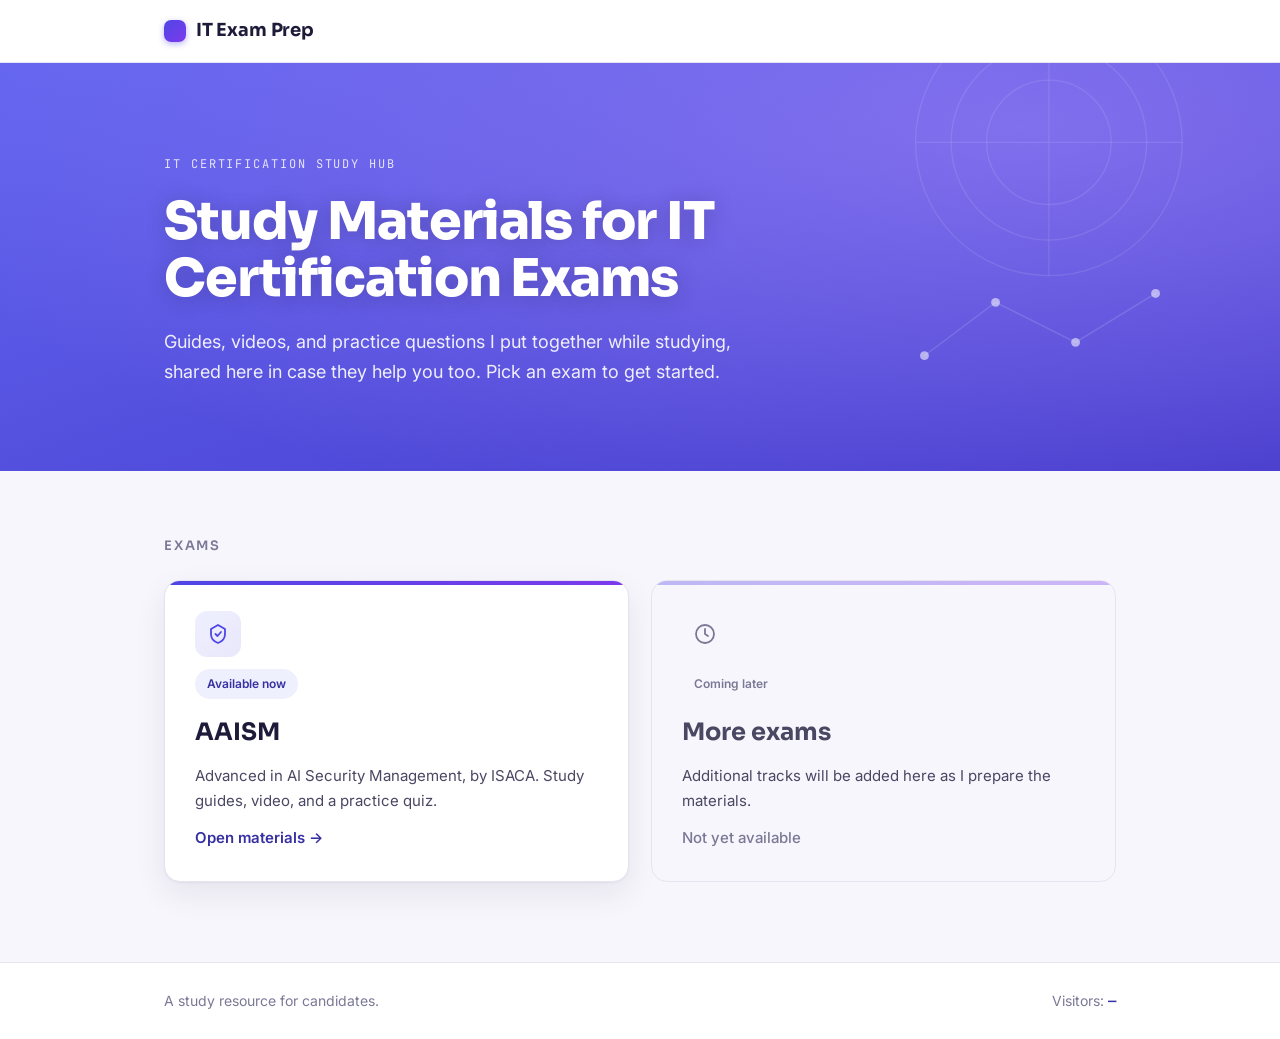
==== index.html @ f85c2cf2 "Add files via upload" ====
<!DOCTYPE html>
<html lang="en">
<head>
<meta charset="UTF-8">
<meta name="viewport" content="width=device-width, initial-scale=1.0">
<title>IT Exam Prep &middot; Study Hub</title>
<meta name="description" content="A study hub for IT certification exams. Guides, videos, and practice questions, shared to help other candidates prepare.">
<meta name="referrer" content="strict-origin-when-cross-origin">
<link rel="preconnect" href="https://fonts.googleapis.com">
<link rel="preconnect" href="https://fonts.gstatic.com" crossorigin>
<link href="https://fonts.googleapis.com/css2?family=Sora:wght@400;500;600;700;800&family=Inter:wght@400;500;600;700&family=JetBrains+Mono:wght@500&display=swap" rel="stylesheet">
<link rel="stylesheet" href="style.css">
</head>
<body>
<a href="#main" class="skip-link">Skip to content</a>

<header class="site-header">
  <div class="wrap header-inner">
    <a href="index.html" class="brand">
      <span class="brand-mark" aria-hidden="true"></span>
      <span class="brand-name">IT Exam Prep</span>
    </a>
  </div>
</header>

<main id="main">

  <section class="hero">
    <div class="hero-bg" aria-hidden="true">
      <svg viewBox="0 0 1440 520" preserveAspectRatio="xMidYMid slice" xmlns="http://www.w3.org/2000/svg">
        <defs>
          <linearGradient id="g1" x1="0" y1="0" x2="1" y2="1">
            <stop offset="0" stop-color="#6366f1"/>
            <stop offset="1" stop-color="#4338ca"/>
          </linearGradient>
          <radialGradient id="g2" cx="0.8" cy="0.2" r="0.9">
            <stop offset="0" stop-color="#a78bfa" stop-opacity="0.55"/>
            <stop offset="1" stop-color="#a78bfa" stop-opacity="0"/>
          </radialGradient>
        </defs>
        <rect width="1440" height="520" fill="url(#g1)"/>
        <rect width="1440" height="520" fill="url(#g2)"/>
        <g fill="none" stroke="#ffffff" stroke-opacity="0.10" stroke-width="1.5">
          <circle cx="1180" cy="120" r="70"/>
          <circle cx="1180" cy="120" r="110"/>
          <circle cx="1180" cy="120" r="150"/>
          <path d="M1030 120 h300 M1180 -30 v300"/>
        </g>
        <g stroke="#ffffff" stroke-opacity="0.14" stroke-width="1.5">
          <line x1="1040" y1="360" x2="1120" y2="300"/>
          <line x1="1120" y1="300" x2="1210" y2="345"/>
          <line x1="1210" y1="345" x2="1300" y2="290"/>
          <circle cx="1040" cy="360" r="5" fill="#ffffff" fill-opacity="0.55" stroke="none"/>
          <circle cx="1120" cy="300" r="5" fill="#ffffff" fill-opacity="0.55" stroke="none"/>
          <circle cx="1210" cy="345" r="5" fill="#ffffff" fill-opacity="0.55" stroke="none"/>
          <circle cx="1300" cy="290" r="5" fill="#ffffff" fill-opacity="0.55" stroke="none"/>
        </g>
      </svg>
    </div>
    <div class="wrap hero-inner">
      <p class="hero-eyebrow">IT certification study hub</p>
      <h1 class="hero-title">Study Materials for IT Certification Exams</h1>
      <p class="hero-lede">Guides, videos, and practice questions I put together while studying, shared here in case they help you too. Pick an exam to get started.</p>
    </div>
  </section>

  <section class="tracks" id="tracks">
    <div class="wrap">
      <h2 class="tracks-heading">Exams</h2>
      <div class="track-grid">

        <a class="track-card" href="aaism.html">
          <span class="track-icon" aria-hidden="true">
            <svg viewBox="0 0 24 24" fill="none" stroke="currentColor" stroke-width="1.8" stroke-linecap="round" stroke-linejoin="round">
              <path d="M12 3l7 4v5c0 4.4-3 7.6-7 9-4-1.4-7-4.6-7-9V7z"/>
              <path d="M9.5 12l2 2 3.5-4"/>
            </svg>
          </span>
          <span class="track-tag">Available now</span>
          <h3>AAISM</h3>
          <p>Advanced in AI Security Management, by ISACA. Study guides, video, and a practice quiz.</p>
          <span class="track-go">Open materials &rarr;</span>
        </a>

        <div class="track-card track-card--soon" aria-disabled="true">
          <span class="track-icon track-icon--soon" aria-hidden="true">
            <svg viewBox="0 0 24 24" fill="none" stroke="currentColor" stroke-width="1.8" stroke-linecap="round" stroke-linejoin="round">
              <circle cx="12" cy="12" r="9"/>
              <path d="M12 7v5l3 2"/>
            </svg>
          </span>
          <span class="track-tag track-tag--soon">Coming later</span>
          <h3>More exams</h3>
          <p>Additional tracks will be added here as I prepare the materials.</p>
          <span class="track-go track-go--muted">Not yet available</span>
        </div>

      </div>
    </div>
  </section>

</main>

<footer class="site-footer">
  <div class="wrap footer-inner">
    <p>A study resource for candidates.</p>
    <p class="visitor-line">Visitors: <span id="visitor-count" class="visitor-count">&mdash;</span></p>
  </div>
</footer>

<script src="https://gc.zgo.at/count.js" async data-goatcounter="https://MYCODE.goatcounter.com/count"></script>
<script src="site.js" defer></script>
</body>
</html>
---- style.css ----
/* ============================================================
   IT Exam Prep — stylesheet
   Palette: indigo / violet, deep ink, paper white
   Type:    Sora (display) / Inter (body)
   ============================================================ */

:root {
  --ink:       #1e1b3a;
  --slate:     #4a4763;
  --muted:     #7b7896;
  --line:      #e6e4f0;
  --paper:     #f7f6fc;
  --white:     #ffffff;
  --indigo:    #4f46e5;
  --indigo-dk: #3730a3;
  --violet:    #7c3aed;
  --tint:      #eef0fe;
  --radius:    16px;
  --wrap:      1000px;
  --shadow:    0 1px 2px rgba(30,27,58,.05), 0 12px 32px rgba(30,27,58,.08);
}

* { box-sizing: border-box; }
html { scroll-behavior: smooth; scroll-padding-top: 80px; }
body {
  margin: 0;
  font-family: 'Inter', system-ui, sans-serif;
  color: var(--slate);
  background: var(--white);
  line-height: 1.65;
  -webkit-font-smoothing: antialiased;
}
@media (prefers-reduced-motion: reduce) {
  html { scroll-behavior: auto; }
  * { animation: none !important; transition: none !important; }
}

.wrap { max-width: var(--wrap); margin: 0 auto; padding: 0 24px; }
a { color: var(--indigo-dk); }
a:hover { text-decoration: underline; }

.skip-link {
  position: absolute; left: -999px; top: 0;
  background: var(--ink); color: #fff; padding: 10px 16px; border-radius: 0 0 8px 0; z-index: 100;
}
.skip-link:focus { left: 0; }
:focus-visible { outline: 3px solid var(--violet); outline-offset: 2px; }

/* Header */
.site-header {
  position: sticky; top: 0; z-index: 50;
  background: rgba(255,255,255,.88);
  backdrop-filter: saturate(160%) blur(10px);
  border-bottom: 1px solid var(--line);
}
.header-inner { display: flex; align-items: center; justify-content: space-between; height: 62px; }
.brand { display: flex; align-items: center; gap: 10px; color: var(--ink); font-weight: 700; text-decoration: none; }
.brand-mark {
  width: 22px; height: 22px; border-radius: 7px;
  background: linear-gradient(135deg, var(--indigo), var(--violet));
  box-shadow: 0 2px 6px rgba(79,70,229,.4);
}
.brand-name { font-family: 'Sora', sans-serif; font-size: 18px; font-weight: 700; letter-spacing: -.01em; }
.site-nav { display: flex; gap: 24px; }
.site-nav a { color: var(--slate); font-weight: 500; font-size: 15px; text-decoration: none; }
.site-nav a:hover { color: var(--indigo-dk); }

/* Hero (landing) */
.hero { position: relative; overflow: hidden; }
.hero-bg { position: absolute; inset: 0; z-index: 0; }
.hero-bg svg { width: 100%; height: 100%; display: block; }
.hero-inner { position: relative; z-index: 1; padding: 92px 24px 84px; }
.hero-eyebrow {
  font-family: 'JetBrains Mono', monospace; font-size: 12px; letter-spacing: .16em;
  text-transform: uppercase; color: rgba(255,255,255,.82); margin: 0 0 18px;
}
.hero-title {
  font-family: 'Sora', sans-serif; font-weight: 800; font-style: normal;
  font-size: clamp(32px, 5vw, 52px); line-height: 1.1; letter-spacing: -.02em;
  color: #ffffff; margin: 0 0 20px; max-width: 20ch;
  text-shadow: 0 2px 20px rgba(30,27,58,.25);
}
.hero-lede { font-size: 18px; max-width: 56ch; margin: 0; color: rgba(255,255,255,.9); }

/* Tracks */
.tracks { padding: 64px 0 80px; background: var(--paper); }
.tracks-heading {
  font-family: 'Sora', sans-serif; font-weight: 600; font-size: 13px;
  text-transform: uppercase; letter-spacing: .14em; color: var(--muted);
  margin: 0 0 24px;
}
.track-grid { display: grid; grid-template-columns: repeat(2, 1fr); gap: 22px; }
.track-card {
  position: relative; display: flex; flex-direction: column; gap: 12px;
  background: var(--white); border: 1px solid var(--line); border-radius: var(--radius);
  padding: 30px; text-decoration: none; color: var(--slate);
  box-shadow: var(--shadow); transition: transform .16s ease, border-color .16s ease, box-shadow .16s ease;
  overflow: hidden;
}
.track-card::before {
  content: ""; position: absolute; top: 0; left: 0; right: 0; height: 4px;
  background: linear-gradient(90deg, var(--indigo), var(--violet));
}
a.track-card:hover { transform: translateY(-3px); border-color: var(--violet); box-shadow: 0 16px 40px rgba(124,58,237,.18); text-decoration: none; }
.track-icon {
  width: 46px; height: 46px; border-radius: 12px; display: grid; place-items: center;
  background: linear-gradient(135deg, var(--tint), #e9e7fb); color: var(--indigo);
}
.track-icon svg { width: 24px; height: 24px; }
.track-icon--soon { background: var(--paper); color: var(--muted); }
.track-card h3 { font-family: 'Sora', sans-serif; font-weight: 700; font-size: 24px; color: var(--ink); margin: 2px 0 0; }
.track-card p { margin: 0; font-size: 15px; flex: 1; }
.track-tag {
  align-self: flex-start; font-size: 12px; font-weight: 600; padding: 5px 12px; border-radius: 999px;
  background: var(--tint); color: var(--indigo-dk);
}
.track-tag--soon { background: var(--paper); color: var(--muted); }
.track-go { font-weight: 600; font-size: 15px; color: var(--indigo-dk); }
.track-go--muted { color: var(--muted); font-weight: 500; }
.track-card--soon { background: var(--paper); box-shadow: none; }
.track-card--soon::before { opacity: .35; }
.track-card--soon h3 { color: var(--slate); }

/* AAISM page hero */
.page-hero { position: relative; overflow: hidden; }
.page-hero-bg { position: absolute; inset: 0; z-index: 0; }
.page-hero-bg svg { width: 100%; height: 100%; display: block; }
.page-hero-inner { position: relative; z-index: 1; padding: 48px 24px 52px; }
.back-link { display: inline-block; font-size: 14px; margin-bottom: 18px; text-decoration: none; color: rgba(255,255,255,.85); }
.back-link:hover { color: #fff; }
.page-hero h1 {
  font-family: 'Sora', sans-serif; font-weight: 800; font-size: clamp(34px, 6vw, 52px);
  color: #fff; margin: 0 0 12px; letter-spacing: -.02em; text-shadow: 0 2px 20px rgba(30,27,58,.25);
}
.page-badge {
  display: inline-block; font-size: 13px; font-weight: 600; margin: 0 0 14px;
  padding: 5px 13px; border-radius: 999px; background: rgba(255,255,255,.16); color: #fff;
}
.page-sub { font-size: 17px; max-width: 60ch; margin: 0; color: rgba(255,255,255,.9); }

/* Materials blocks */
.materials { padding: 46px 0; border-top: 1px solid var(--line); }
.materials--alt { background: var(--paper); }
.materials h2 { font-family: 'Sora', sans-serif; font-weight: 700; font-size: 26px; color: var(--ink); margin: 0 0 18px; }
.file-list { list-style: none; padding: 0; margin: 0; }
.file-list li { padding: 12px 0; border-bottom: 1px solid var(--line); }
.file-list li:last-child { border-bottom: none; }
.placeholder {
  border: 1.5px dashed var(--line); border-radius: var(--radius);
  padding: 28px; text-align: center; color: var(--muted); font-size: 15px; background: var(--white);
}
.placeholder p { margin: 0; }
.video-embed { position: relative; padding-top: 56.25%; border-radius: var(--radius); overflow: hidden; }
.video-embed iframe { position: absolute; inset: 0; width: 100%; height: 100%; border: 0; }

/* Quiz */
.quiz-intro { margin: 0 0 24px; font-size: 15px; color: var(--muted); max-width: 62ch; }
.quiz { max-width: 720px; }
.quiz-card { background: var(--white); border: 1px solid var(--line); border-radius: var(--radius); padding: 30px; box-shadow: var(--shadow); }
.quiz-progress { font-family: 'JetBrains Mono', monospace; font-size: 13px; color: var(--indigo-dk); margin: 0 0 14px; letter-spacing: .04em; }
.quiz-question { font-family: 'Sora', sans-serif; font-weight: 600; font-size: 20px; color: var(--ink); margin: 0 0 22px; line-height: 1.35; }
.quiz-options { display: flex; flex-direction: column; gap: 12px; }
.quiz-option {
  text-align: left; width: 100%; padding: 15px 18px; border-radius: 12px;
  border: 1px solid var(--line); background: var(--white); color: var(--slate);
  font-size: 16px; font-family: inherit; cursor: pointer; transition: border-color .15s, background .15s;
}
.quiz-option:hover:not(:disabled) { border-color: var(--violet); background: var(--tint); }
.quiz-option:disabled { cursor: default; }
.quiz-option.correct { border-color: var(--indigo); background: var(--tint); color: var(--indigo-dk); font-weight: 600; }
.quiz-option.wrong { border-color: #d64545; background: #fdecec; color: #a12626; }
.quiz-explain { margin-top: 20px; padding: 16px 18px; border-left: 3px solid var(--violet); background: var(--paper); border-radius: 0 10px 10px 0; font-size: 15px; }
.quiz-explain strong { color: var(--ink); }
.quiz-actions { margin-top: 24px; display: flex; justify-content: space-between; align-items: center; gap: 16px; }
.quiz-next { padding: 12px 22px; border-radius: 12px; border: none; background: linear-gradient(135deg, var(--indigo), var(--violet)); color: #fff; font-weight: 600; font-size: 15px; cursor: pointer; }
.quiz-next:hover:not(:disabled) { filter: brightness(1.05); }
.quiz-next:disabled { background: var(--line); color: var(--muted); cursor: not-allowed; }
.quiz-result { text-align: center; }
.quiz-score { font-family: 'Sora', sans-serif; font-size: 48px; font-weight: 800; color: var(--ink); margin: 0; }
.quiz-score-label { color: var(--muted); margin: 4px 0 24px; }
.quiz-restart { padding: 12px 24px; border-radius: 12px; border: 1px solid var(--violet); background: #fff; color: var(--indigo-dk); font-weight: 600; font-size: 15px; cursor: pointer; }
.quiz-restart:hover { background: var(--tint); }

/* Footer */
.site-footer { border-top: 1px solid var(--line); padding: 26px 0; }
.footer-inner { display: flex; justify-content: space-between; align-items: center; gap: 16px; flex-wrap: wrap; }
.footer-inner p { margin: 0; font-size: 14px; color: var(--muted); }
.visitor-count { font-family: 'JetBrains Mono', monospace; color: var(--indigo-dk); font-weight: 600; }

/* Responsive */
@media (max-width: 720px) {
  .track-grid { grid-template-columns: 1fr; }
}
@media (max-width: 520px) {
  .site-nav { gap: 16px; }
  .hero-inner { padding: 64px 24px 56px; }
}
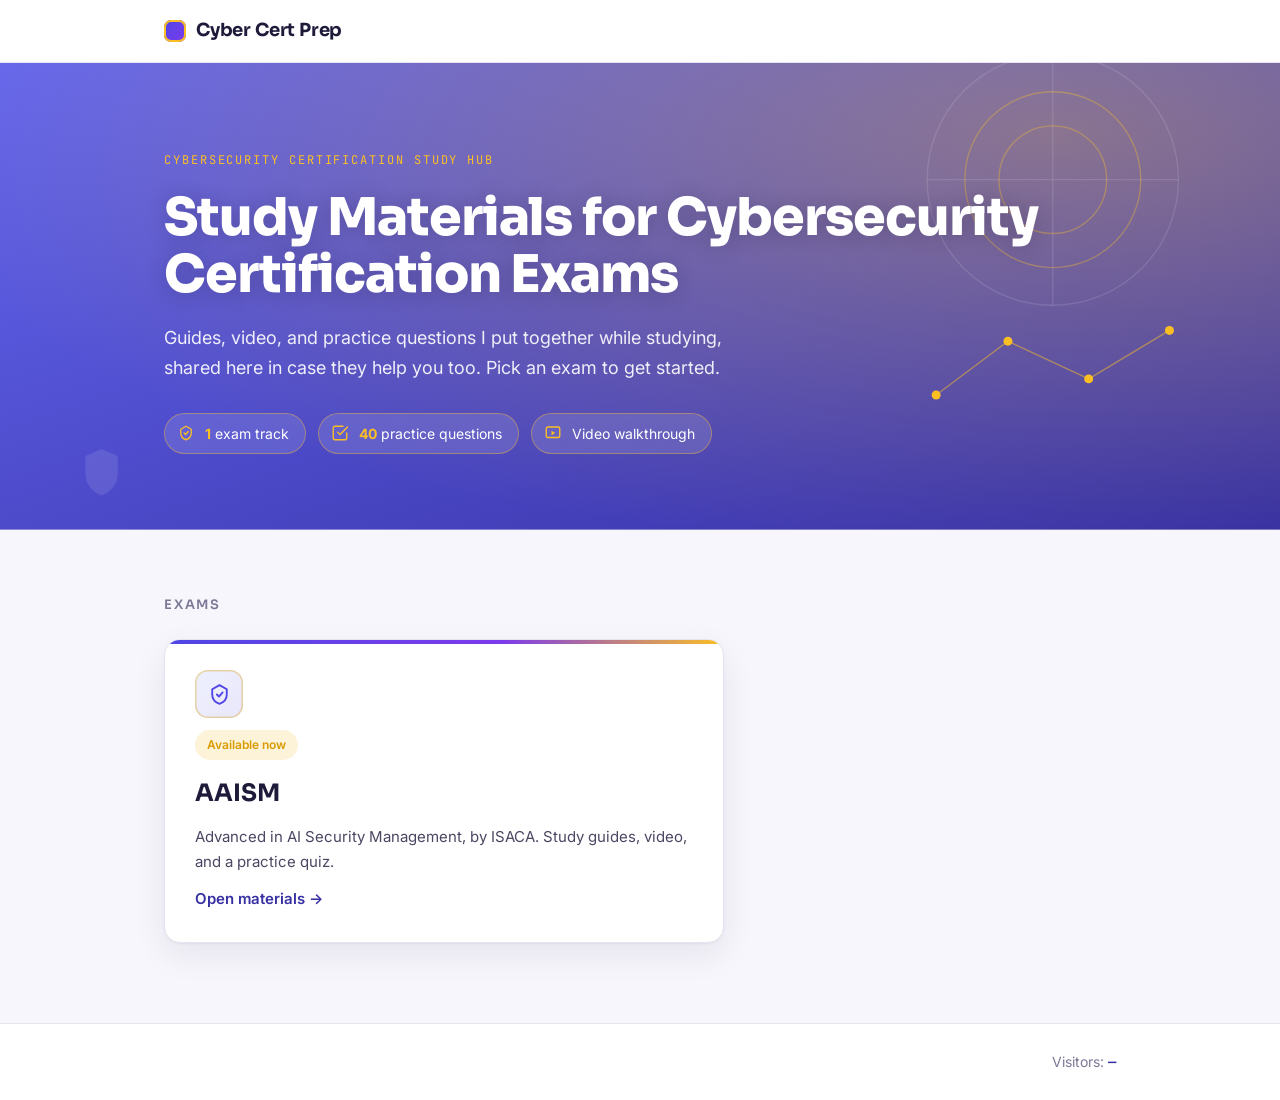
==== commit 1bd7feca: "Add files via upload" ====
--- a/index.html
+++ b/index.html
@@ -3,8 +3,8 @@
 <head>
 <meta charset="UTF-8">
 <meta name="viewport" content="width=device-width, initial-scale=1.0">
-<title>IT Exam Prep &middot; Study Hub</title>
-<meta name="description" content="A study hub for IT certification exams. Guides, videos, and practice questions, shared to help other candidates prepare.">
+<title>Cyber Cert Prep &middot; Study Hub</title>
+<meta name="description" content="A study hub for cybersecurity certification exams. Guides, video, and practice questions to help candidates prepare.">
 <meta name="referrer" content="strict-origin-when-cross-origin">
 <link rel="preconnect" href="https://fonts.googleapis.com">
 <link rel="preconnect" href="https://fonts.gstatic.com" crossorigin>
@@ -18,7 +18,7 @@
   <div class="wrap header-inner">
     <a href="index.html" class="brand">
       <span class="brand-mark" aria-hidden="true"></span>
-      <span class="brand-name">IT Exam Prep</span>
+      <span class="brand-name">Cyber Cert Prep</span>
     </a>
   </div>
 </header>
@@ -31,43 +31,53 @@
         <defs>
           <linearGradient id="g1" x1="0" y1="0" x2="1" y2="1">
             <stop offset="0" stop-color="#6366f1"/>
-            <stop offset="1" stop-color="#4338ca"/>
+            <stop offset="1" stop-color="#3730a3"/>
           </linearGradient>
-          <radialGradient id="g2" cx="0.8" cy="0.2" r="0.9">
-            <stop offset="0" stop-color="#a78bfa" stop-opacity="0.55"/>
-            <stop offset="1" stop-color="#a78bfa" stop-opacity="0"/>
+          <radialGradient id="g2" cx="0.82" cy="0.15" r="0.9">
+            <stop offset="0" stop-color="#fbbf24" stop-opacity="0.35"/>
+            <stop offset="1" stop-color="#fbbf24" stop-opacity="0"/>
           </radialGradient>
         </defs>
         <rect width="1440" height="520" fill="url(#g1)"/>
         <rect width="1440" height="520" fill="url(#g2)"/>
-        <g fill="none" stroke="#ffffff" stroke-opacity="0.10" stroke-width="1.5">
-          <circle cx="1180" cy="120" r="70"/>
-          <circle cx="1180" cy="120" r="110"/>
-          <circle cx="1180" cy="120" r="150"/>
-          <path d="M1030 120 h300 M1180 -30 v300"/>
+        <g fill="none" stroke="#fbbf24" stroke-opacity="0.35" stroke-width="1.5">
+          <circle cx="1180" cy="130" r="60"/>
+          <circle cx="1180" cy="130" r="98"/>
         </g>
-        <g stroke="#ffffff" stroke-opacity="0.14" stroke-width="1.5">
-          <line x1="1040" y1="360" x2="1120" y2="300"/>
-          <line x1="1120" y1="300" x2="1210" y2="345"/>
-          <line x1="1210" y1="345" x2="1300" y2="290"/>
-          <circle cx="1040" cy="360" r="5" fill="#ffffff" fill-opacity="0.55" stroke="none"/>
-          <circle cx="1120" cy="300" r="5" fill="#ffffff" fill-opacity="0.55" stroke="none"/>
-          <circle cx="1210" cy="345" r="5" fill="#ffffff" fill-opacity="0.55" stroke="none"/>
-          <circle cx="1300" cy="290" r="5" fill="#ffffff" fill-opacity="0.55" stroke="none"/>
+        <g fill="none" stroke="#ffffff" stroke-opacity="0.12" stroke-width="1.5">
+          <circle cx="1180" cy="130" r="140"/>
+          <path d="M1040 130 h280 M1180 -10 v280"/>
+        </g>
+        <g stroke="#fbbf24" stroke-opacity="0.5" stroke-width="1.5">
+          <line x1="1050" y1="370" x2="1130" y2="310"/>
+          <line x1="1130" y1="310" x2="1220" y2="352"/>
+          <line x1="1220" y1="352" x2="1310" y2="298"/>
+          <circle cx="1050" cy="370" r="5" fill="#fbbf24" stroke="none"/>
+          <circle cx="1130" cy="310" r="5" fill="#fbbf24" stroke="none"/>
+          <circle cx="1220" cy="352" r="5" fill="#fbbf24" stroke="none"/>
+          <circle cx="1310" cy="298" r="5" fill="#fbbf24" stroke="none"/>
+        </g>
+        <g fill="#ffffff" fill-opacity="0.10">
+          <path d="M120 430 l18 8 v20 c0 12 -8 20 -18 24 c-10 -4 -18 -12 -18 -24 v-20 z"/>
         </g>
       </svg>
     </div>
     <div class="wrap hero-inner">
-      <p class="hero-eyebrow">IT certification study hub</p>
-      <h1 class="hero-title">Study Materials for IT Certification Exams</h1>
-      <p class="hero-lede">Guides, videos, and practice questions I put together while studying, shared here in case they help you too. Pick an exam to get started.</p>
+      <p class="hero-eyebrow">Cybersecurity certification study hub</p>
+      <h1 class="hero-title">Study Materials for Cybersecurity Certification Exams</h1>
+      <p class="hero-lede">Guides, video, and practice questions I put together while studying, shared here in case they help you too. Pick an exam to get started.</p>
+      <div class="hero-stats">
+        <div class="hero-stat"><span class="hero-stat-ic" aria-hidden="true"><svg viewBox="0 0 24 24" fill="none" stroke="currentColor" stroke-width="1.8" stroke-linecap="round" stroke-linejoin="round"><path d="M12 3l7 4v5c0 4.4-3 7.6-7 9-4-1.4-7-4.6-7-9V7z"/><path d="M9.5 12l2 2 3.5-4"/></svg></span><span><strong>1</strong> exam track</span></div>
+        <div class="hero-stat"><span class="hero-stat-ic" aria-hidden="true"><svg viewBox="0 0 24 24" fill="none" stroke="currentColor" stroke-width="1.8" stroke-linecap="round" stroke-linejoin="round"><path d="M9 11l3 3L22 4"/><path d="M21 12v7a2 2 0 0 1-2 2H5a2 2 0 0 1-2-2V5a2 2 0 0 1 2-2h11"/></svg></span><span><strong>40</strong> practice questions</span></div>
+        <div class="hero-stat"><span class="hero-stat-ic" aria-hidden="true"><svg viewBox="0 0 24 24" fill="none" stroke="currentColor" stroke-width="1.8" stroke-linecap="round" stroke-linejoin="round"><rect x="3" y="4" width="18" height="14" rx="2"/><path d="M10 9l5 3-5 3z" fill="currentColor" stroke="none"/></svg></span><span>Video walkthrough</span></div>
+      </div>
     </div>
   </section>
 
   <section class="tracks" id="tracks">
     <div class="wrap">
       <h2 class="tracks-heading">Exams</h2>
-      <div class="track-grid">
+      <div class="track-grid track-grid--single">
 
         <a class="track-card" href="aaism.html">
           <span class="track-icon" aria-hidden="true">
@@ -82,19 +92,6 @@
           <span class="track-go">Open materials &rarr;</span>
         </a>
 
-        <div class="track-card track-card--soon" aria-disabled="true">
-          <span class="track-icon track-icon--soon" aria-hidden="true">
-            <svg viewBox="0 0 24 24" fill="none" stroke="currentColor" stroke-width="1.8" stroke-linecap="round" stroke-linejoin="round">
-              <circle cx="12" cy="12" r="9"/>
-              <path d="M12 7v5l3 2"/>
-            </svg>
-          </span>
-          <span class="track-tag track-tag--soon">Coming later</span>
-          <h3>More exams</h3>
-          <p>Additional tracks will be added here as I prepare the materials.</p>
-          <span class="track-go track-go--muted">Not yet available</span>
-        </div>
-
       </div>
     </div>
   </section>
@@ -103,7 +100,7 @@
 
 <footer class="site-footer">
   <div class="wrap footer-inner">
-    <p>A study resource for candidates.</p>
+    <p></p>
     <p class="visitor-line">Visitors: <span id="visitor-count" class="visitor-count">&mdash;</span></p>
   </div>
 </footer>
--- a/style.css
+++ b/style.css
@@ -1,6 +1,6 @@
 /* ============================================================
-   IT Exam Prep — stylesheet
-   Palette: indigo / violet, deep ink, paper white
+   Cyber Cert Prep — stylesheet
+   Palette: indigo / violet + gold accent, deep ink, paper white
    Type:    Sora (display) / Inter (body)
    ============================================================ */
 
@@ -15,6 +15,9 @@
   --indigo-dk: #3730a3;
   --violet:    #7c3aed;
   --tint:      #eef0fe;
+  --gold:      #d99b00;
+  --gold-lt:   #fbbf24;
+  --gold-tint: #fdf3d9;
   --radius:    16px;
   --wrap:      1000px;
   --shadow:    0 1px 2px rgba(30,27,58,.05), 0 12px 32px rgba(30,27,58,.08);
@@ -44,7 +47,7 @@
   background: var(--ink); color: #fff; padding: 10px 16px; border-radius: 0 0 8px 0; z-index: 100;
 }
 .skip-link:focus { left: 0; }
-:focus-visible { outline: 3px solid var(--violet); outline-offset: 2px; }
+:focus-visible { outline: 3px solid var(--gold); outline-offset: 2px; }
 
 /* Header */
 .site-header {
@@ -58,29 +61,35 @@
 .brand-mark {
   width: 22px; height: 22px; border-radius: 7px;
   background: linear-gradient(135deg, var(--indigo), var(--violet));
-  box-shadow: 0 2px 6px rgba(79,70,229,.4);
+  box-shadow: inset 0 0 0 2px var(--gold-lt);
 }
 .brand-name { font-family: 'Sora', sans-serif; font-size: 18px; font-weight: 700; letter-spacing: -.01em; }
-.site-nav { display: flex; gap: 24px; }
-.site-nav a { color: var(--slate); font-weight: 500; font-size: 15px; text-decoration: none; }
-.site-nav a:hover { color: var(--indigo-dk); }
 
 /* Hero (landing) */
 .hero { position: relative; overflow: hidden; }
 .hero-bg { position: absolute; inset: 0; z-index: 0; }
 .hero-bg svg { width: 100%; height: 100%; display: block; }
-.hero-inner { position: relative; z-index: 1; padding: 92px 24px 84px; }
+.hero-inner { position: relative; z-index: 1; padding: 88px 24px 76px; }
 .hero-eyebrow {
   font-family: 'JetBrains Mono', monospace; font-size: 12px; letter-spacing: .16em;
-  text-transform: uppercase; color: rgba(255,255,255,.82); margin: 0 0 18px;
+  text-transform: uppercase; color: var(--gold-lt); margin: 0 0 18px;
 }
 .hero-title {
   font-family: 'Sora', sans-serif; font-weight: 800; font-style: normal;
   font-size: clamp(32px, 5vw, 52px); line-height: 1.1; letter-spacing: -.02em;
-  color: #ffffff; margin: 0 0 20px; max-width: 20ch;
+  color: #ffffff; margin: 0 0 20px; max-width: 22ch;
   text-shadow: 0 2px 20px rgba(30,27,58,.25);
 }
-.hero-lede { font-size: 18px; max-width: 56ch; margin: 0; color: rgba(255,255,255,.9); }
+.hero-lede { font-size: 18px; max-width: 56ch; margin: 0 0 30px; color: rgba(255,255,255,.9); }
+.hero-stats { display: flex; flex-wrap: wrap; gap: 12px; }
+.hero-stat {
+  display: flex; align-items: center; gap: 10px;
+  background: rgba(255,255,255,.12); border: 1px solid rgba(251,191,36,.4);
+  border-radius: 999px; padding: 8px 16px 8px 12px; color: #fff; font-size: 14px;
+}
+.hero-stat strong { color: var(--gold-lt); font-weight: 700; }
+.hero-stat-ic { display: grid; place-items: center; color: var(--gold-lt); }
+.hero-stat-ic svg { width: 18px; height: 18px; }
 
 /* Tracks */
 .tracks { padding: 64px 0 80px; background: var(--paper); }
@@ -90,6 +99,7 @@
   margin: 0 0 24px;
 }
 .track-grid { display: grid; grid-template-columns: repeat(2, 1fr); gap: 22px; }
+.track-grid--single { grid-template-columns: 1fr; max-width: 560px; }
 .track-card {
   position: relative; display: flex; flex-direction: column; gap: 12px;
   background: var(--white); border: 1px solid var(--line); border-radius: var(--radius);
@@ -99,65 +109,98 @@
 }
 .track-card::before {
   content: ""; position: absolute; top: 0; left: 0; right: 0; height: 4px;
-  background: linear-gradient(90deg, var(--indigo), var(--violet));
-}
-a.track-card:hover { transform: translateY(-3px); border-color: var(--violet); box-shadow: 0 16px 40px rgba(124,58,237,.18); text-decoration: none; }
+  background: linear-gradient(90deg, var(--indigo), var(--violet) 60%, var(--gold-lt));
+}
+a.track-card:hover { transform: translateY(-3px); border-color: var(--gold); box-shadow: 0 16px 40px rgba(217,155,0,.18); text-decoration: none; }
 .track-icon {
-  width: 46px; height: 46px; border-radius: 12px; display: grid; place-items: center;
+  width: 48px; height: 48px; border-radius: 13px; display: grid; place-items: center;
   background: linear-gradient(135deg, var(--tint), #e9e7fb); color: var(--indigo);
-}
-.track-icon svg { width: 24px; height: 24px; }
-.track-icon--soon { background: var(--paper); color: var(--muted); }
+  box-shadow: inset 0 0 0 1.5px rgba(217,155,0,.35);
+}
+.track-icon svg { width: 25px; height: 25px; }
 .track-card h3 { font-family: 'Sora', sans-serif; font-weight: 700; font-size: 24px; color: var(--ink); margin: 2px 0 0; }
 .track-card p { margin: 0; font-size: 15px; flex: 1; }
 .track-tag {
   align-self: flex-start; font-size: 12px; font-weight: 600; padding: 5px 12px; border-radius: 999px;
-  background: var(--tint); color: var(--indigo-dk);
-}
-.track-tag--soon { background: var(--paper); color: var(--muted); }
+  background: var(--gold-tint); color: var(--gold);
+}
 .track-go { font-weight: 600; font-size: 15px; color: var(--indigo-dk); }
-.track-go--muted { color: var(--muted); font-weight: 500; }
-.track-card--soon { background: var(--paper); box-shadow: none; }
-.track-card--soon::before { opacity: .35; }
-.track-card--soon h3 { color: var(--slate); }
 
 /* AAISM page hero */
 .page-hero { position: relative; overflow: hidden; }
 .page-hero-bg { position: absolute; inset: 0; z-index: 0; }
 .page-hero-bg svg { width: 100%; height: 100%; display: block; }
-.page-hero-inner { position: relative; z-index: 1; padding: 48px 24px 52px; }
-.back-link { display: inline-block; font-size: 14px; margin-bottom: 18px; text-decoration: none; color: rgba(255,255,255,.85); }
-.back-link:hover { color: #fff; }
+.page-hero-inner { position: relative; z-index: 1; padding: 44px 24px 48px; }
+.page-shield {
+  display: inline-grid; place-items: center; width: 54px; height: 54px; border-radius: 14px;
+  background: rgba(255,255,255,.14); color: var(--gold-lt); margin-bottom: 16px;
+  box-shadow: inset 0 0 0 1.5px rgba(251,191,36,.45);
+}
+.page-shield svg { width: 30px; height: 30px; }
 .page-hero h1 {
   font-family: 'Sora', sans-serif; font-weight: 800; font-size: clamp(34px, 6vw, 52px);
-  color: #fff; margin: 0 0 12px; letter-spacing: -.02em; text-shadow: 0 2px 20px rgba(30,27,58,.25);
+  color: #fff; margin: 0 0 14px; letter-spacing: -.02em; text-shadow: 0 2px 20px rgba(30,27,58,.25);
 }
 .page-badge {
-  display: inline-block; font-size: 13px; font-weight: 600; margin: 0 0 14px;
-  padding: 5px 13px; border-radius: 999px; background: rgba(255,255,255,.16); color: #fff;
-}
-.page-sub { font-size: 17px; max-width: 60ch; margin: 0; color: rgba(255,255,255,.9); }
+  display: inline-block; font-size: 18px; font-weight: 600; margin: 0;
+  padding: 7px 16px; border-radius: 999px; background: rgba(251,191,36,.18); color: #fff;
+  box-shadow: inset 0 0 0 1px rgba(251,191,36,.5);
+}
+
+/* Intro band */
+.intro-band { background: var(--paper); border-bottom: 1px solid var(--line); }
+.intro-band .wrap { padding-top: 30px; padding-bottom: 30px; }
+.intro-text {
+  margin: 0; font-size: 18px; line-height: 1.7; color: var(--slate); max-width: 74ch;
+  border-left: 4px solid var(--gold-lt); padding-left: 18px;
+}
 
 /* Materials blocks */
 .materials { padding: 46px 0; border-top: 1px solid var(--line); }
 .materials--alt { background: var(--paper); }
-.materials h2 { font-family: 'Sora', sans-serif; font-weight: 700; font-size: 26px; color: var(--ink); margin: 0 0 18px; }
-.file-list { list-style: none; padding: 0; margin: 0; }
-.file-list li { padding: 12px 0; border-bottom: 1px solid var(--line); }
-.file-list li:last-child { border-bottom: none; }
+.materials h2 {
+  display: flex; align-items: center; gap: 12px;
+  font-family: 'Sora', sans-serif; font-weight: 700; font-size: 26px; color: var(--ink); margin: 0 0 18px;
+}
+.mat-ic {
+  display: grid; place-items: center; width: 40px; height: 40px; border-radius: 11px;
+  background: var(--tint); color: var(--indigo); flex-shrink: 0;
+  box-shadow: inset 0 0 0 1.5px rgba(217,155,0,.3);
+}
+.mat-ic svg { width: 22px; height: 22px; }
 .placeholder {
   border: 1.5px dashed var(--line); border-radius: var(--radius);
   padding: 28px; text-align: center; color: var(--muted); font-size: 15px; background: var(--white);
 }
 .placeholder p { margin: 0; }
+.guide-card {
+  display: flex; align-items: center; gap: 18px;
+  background: var(--white); border: 1px solid var(--line); border-radius: var(--radius);
+  padding: 20px 24px; text-decoration: none; color: var(--slate);
+  box-shadow: var(--shadow); transition: transform .16s ease, border-color .16s ease, box-shadow .16s ease;
+}
+.guide-card:hover { transform: translateY(-2px); border-color: var(--gold); box-shadow: 0 14px 36px rgba(217,155,0,.16); text-decoration: none; }
+.guide-ic {
+  flex-shrink: 0; display: grid; place-items: center; width: 48px; height: 48px; border-radius: 12px;
+  background: linear-gradient(135deg, var(--tint), #e9e7fb); color: var(--indigo);
+  box-shadow: inset 0 0 0 1.5px rgba(217,155,0,.35);
+}
+.guide-ic svg { width: 26px; height: 26px; }
+.guide-body { display: flex; flex-direction: column; gap: 3px; flex: 1; }
+.guide-title { font-family: 'Sora', sans-serif; font-weight: 600; font-size: 17px; color: var(--ink); }
+.guide-meta { font-size: 14px; color: var(--muted); }
+.guide-action { flex-shrink: 0; font-weight: 600; font-size: 15px; color: var(--indigo-dk); }
+@media (max-width: 560px) {
+  .guide-card { flex-wrap: wrap; }
+  .guide-action { width: 100%; }
+}
 .video-embed { position: relative; padding-top: 56.25%; border-radius: var(--radius); overflow: hidden; }
 .video-embed iframe { position: absolute; inset: 0; width: 100%; height: 100%; border: 0; }
 
 /* Quiz */
-.quiz-intro { margin: 0 0 24px; font-size: 15px; color: var(--muted); max-width: 62ch; }
 .quiz { max-width: 720px; }
 .quiz-card { background: var(--white); border: 1px solid var(--line); border-radius: var(--radius); padding: 30px; box-shadow: var(--shadow); }
-.quiz-progress { font-family: 'JetBrains Mono', monospace; font-size: 13px; color: var(--indigo-dk); margin: 0 0 14px; letter-spacing: .04em; }
+.quiz-progress { font-family: 'JetBrains Mono', monospace; font-size: 13px; color: var(--gold); margin: 0 0 14px; letter-spacing: .04em; }
 .quiz-question { font-family: 'Sora', sans-serif; font-weight: 600; font-size: 20px; color: var(--ink); margin: 0 0 22px; line-height: 1.35; }
 .quiz-options { display: flex; flex-direction: column; gap: 12px; }
 .quiz-option {
@@ -169,7 +212,7 @@
 .quiz-option:disabled { cursor: default; }
 .quiz-option.correct { border-color: var(--indigo); background: var(--tint); color: var(--indigo-dk); font-weight: 600; }
 .quiz-option.wrong { border-color: #d64545; background: #fdecec; color: #a12626; }
-.quiz-explain { margin-top: 20px; padding: 16px 18px; border-left: 3px solid var(--violet); background: var(--paper); border-radius: 0 10px 10px 0; font-size: 15px; }
+.quiz-explain { margin-top: 20px; padding: 16px 18px; border-left: 3px solid var(--gold-lt); background: var(--paper); border-radius: 0 10px 10px 0; font-size: 15px; }
 .quiz-explain strong { color: var(--ink); }
 .quiz-actions { margin-top: 24px; display: flex; justify-content: space-between; align-items: center; gap: 16px; }
 .quiz-next { padding: 12px 22px; border-radius: 12px; border: none; background: linear-gradient(135deg, var(--indigo), var(--violet)); color: #fff; font-weight: 600; font-size: 15px; cursor: pointer; }
@@ -178,8 +221,8 @@
 .quiz-result { text-align: center; }
 .quiz-score { font-family: 'Sora', sans-serif; font-size: 48px; font-weight: 800; color: var(--ink); margin: 0; }
 .quiz-score-label { color: var(--muted); margin: 4px 0 24px; }
-.quiz-restart { padding: 12px 24px; border-radius: 12px; border: 1px solid var(--violet); background: #fff; color: var(--indigo-dk); font-weight: 600; font-size: 15px; cursor: pointer; }
-.quiz-restart:hover { background: var(--tint); }
+.quiz-restart { padding: 12px 24px; border-radius: 12px; border: 1px solid var(--gold); background: #fff; color: var(--gold); font-weight: 600; font-size: 15px; cursor: pointer; }
+.quiz-restart:hover { background: var(--gold-tint); }
 
 /* Footer */
 .site-footer { border-top: 1px solid var(--line); padding: 26px 0; }
@@ -192,6 +235,6 @@
   .track-grid { grid-template-columns: 1fr; }
 }
 @media (max-width: 520px) {
-  .site-nav { gap: 16px; }
-  .hero-inner { padding: 64px 24px 56px; }
-}
+  .hero-inner { padding: 60px 24px 52px; }
+  .hero-stat { font-size: 13px; }
+}
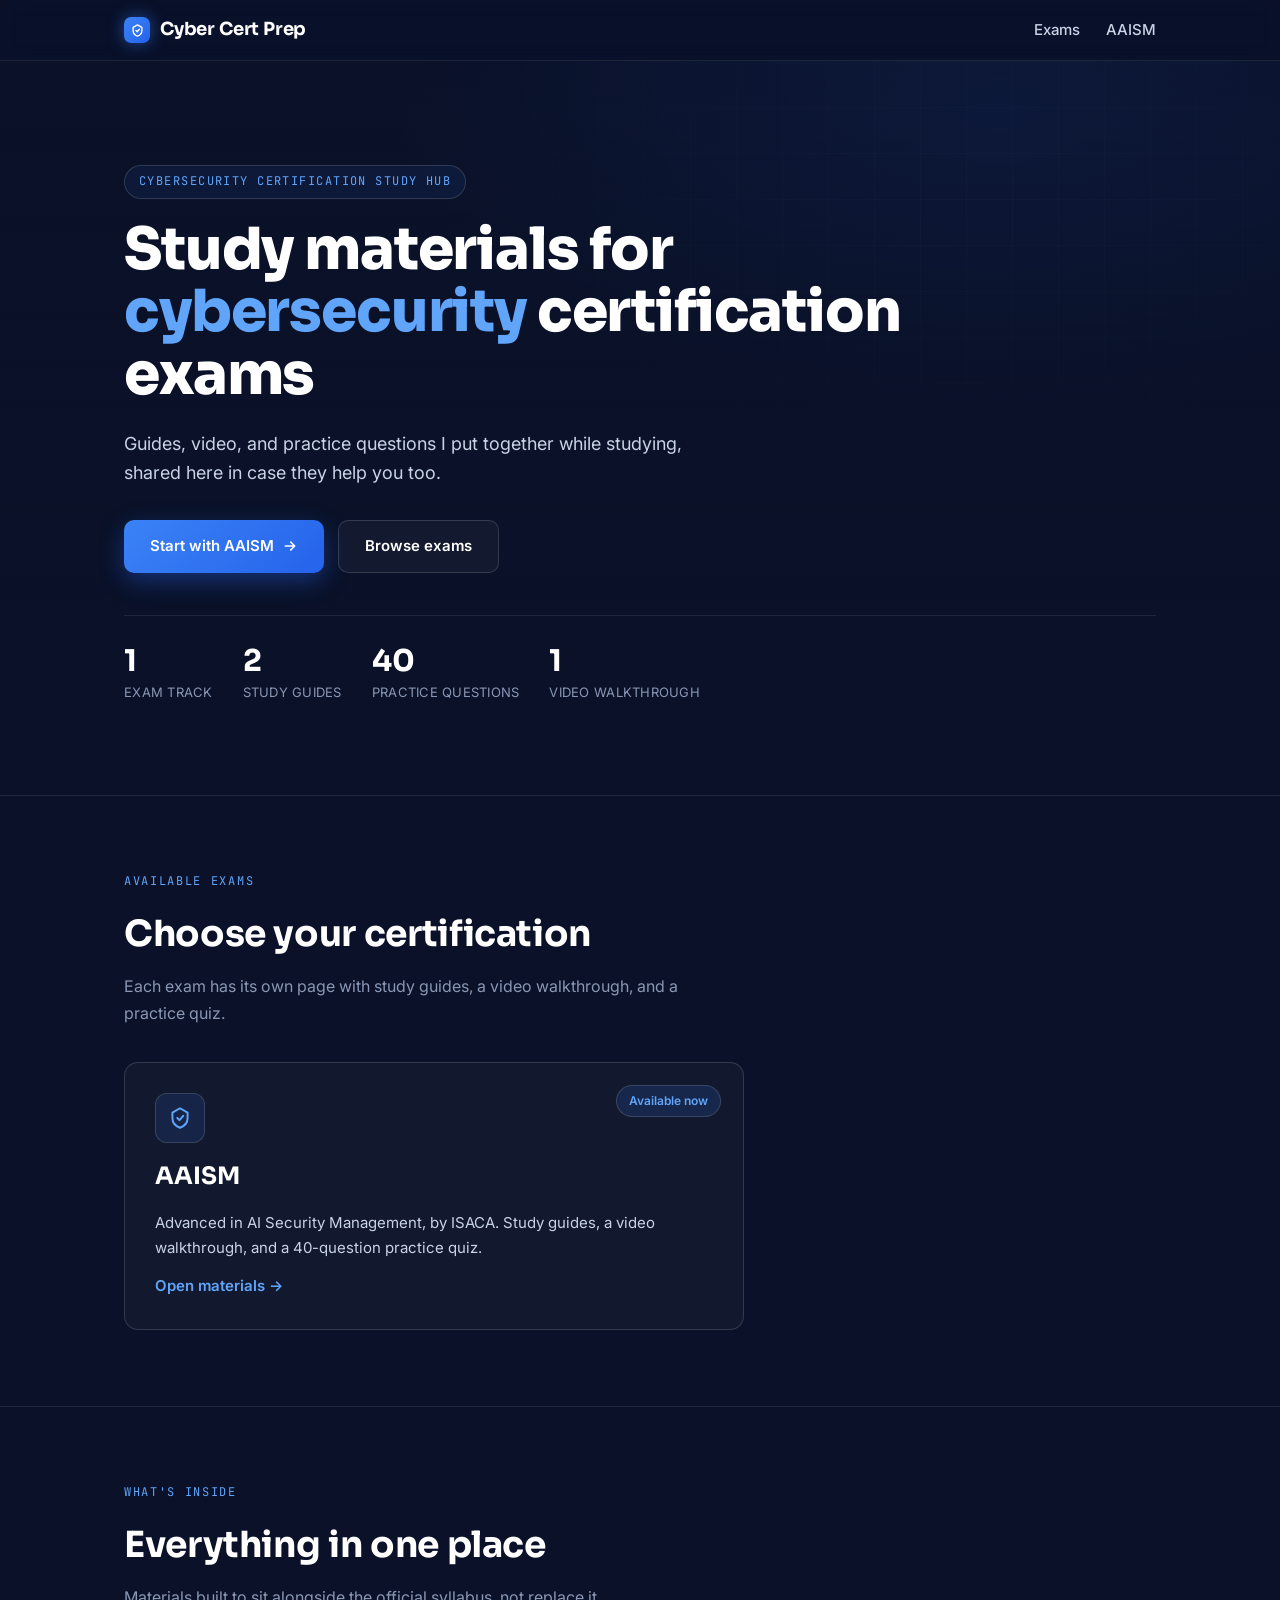
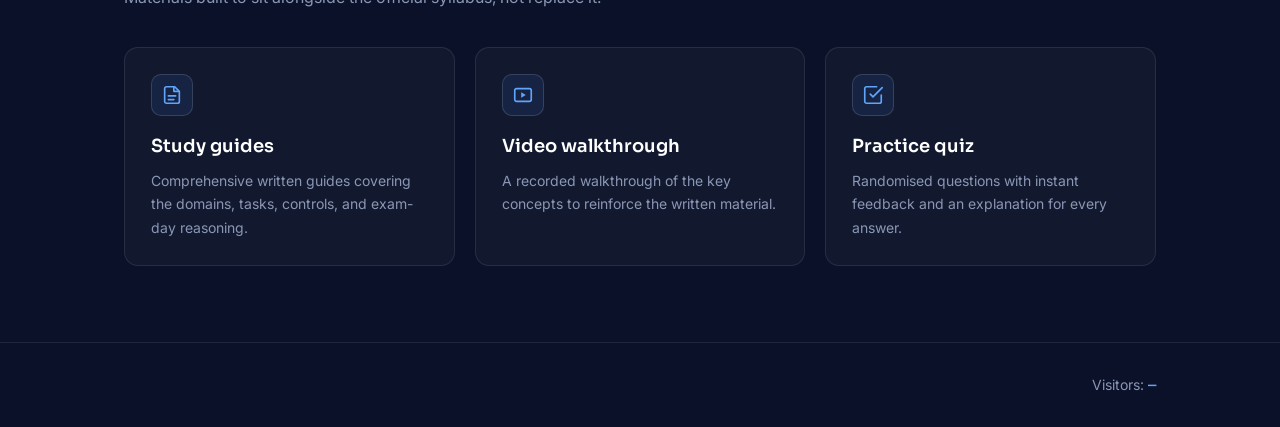
==== commit 3a188773: "Add files via upload" ====
--- a/index.html
+++ b/index.html
@@ -17,81 +17,76 @@
 <header class="site-header">
   <div class="wrap header-inner">
     <a href="index.html" class="brand">
-      <span class="brand-mark" aria-hidden="true"></span>
+      <span class="brand-mark" aria-hidden="true"><svg viewBox="0 0 24 24" fill="none" stroke="currentColor" stroke-width="2.2" stroke-linecap="round" stroke-linejoin="round"><path d="M12 3l7 4v5c0 4.4-3 7.6-7 9-4-1.4-7-4.6-7-9V7z"/><path d="M9.5 12l2 2 3.5-4"/></svg></span>
       <span class="brand-name">Cyber Cert Prep</span>
     </a>
+    <nav class="site-nav" aria-label="Primary">
+      <a href="#exams">Exams</a>
+      <a href="aaism.html">AAISM</a>
+    </nav>
   </div>
 </header>
 
 <main id="main">
 
   <section class="hero">
-    <div class="hero-bg" aria-hidden="true">
-      <svg viewBox="0 0 1440 520" preserveAspectRatio="xMidYMid slice" xmlns="http://www.w3.org/2000/svg">
-        <defs>
-          <linearGradient id="g1" x1="0" y1="0" x2="1" y2="1">
-            <stop offset="0" stop-color="#6366f1"/>
-            <stop offset="1" stop-color="#3730a3"/>
-          </linearGradient>
-          <radialGradient id="g2" cx="0.82" cy="0.15" r="0.9">
-            <stop offset="0" stop-color="#fbbf24" stop-opacity="0.35"/>
-            <stop offset="1" stop-color="#fbbf24" stop-opacity="0"/>
-          </radialGradient>
-        </defs>
-        <rect width="1440" height="520" fill="url(#g1)"/>
-        <rect width="1440" height="520" fill="url(#g2)"/>
-        <g fill="none" stroke="#fbbf24" stroke-opacity="0.35" stroke-width="1.5">
-          <circle cx="1180" cy="130" r="60"/>
-          <circle cx="1180" cy="130" r="98"/>
-        </g>
-        <g fill="none" stroke="#ffffff" stroke-opacity="0.12" stroke-width="1.5">
-          <circle cx="1180" cy="130" r="140"/>
-          <path d="M1040 130 h280 M1180 -10 v280"/>
-        </g>
-        <g stroke="#fbbf24" stroke-opacity="0.5" stroke-width="1.5">
-          <line x1="1050" y1="370" x2="1130" y2="310"/>
-          <line x1="1130" y1="310" x2="1220" y2="352"/>
-          <line x1="1220" y1="352" x2="1310" y2="298"/>
-          <circle cx="1050" cy="370" r="5" fill="#fbbf24" stroke="none"/>
-          <circle cx="1130" cy="310" r="5" fill="#fbbf24" stroke="none"/>
-          <circle cx="1220" cy="352" r="5" fill="#fbbf24" stroke="none"/>
-          <circle cx="1310" cy="298" r="5" fill="#fbbf24" stroke="none"/>
-        </g>
-        <g fill="#ffffff" fill-opacity="0.10">
-          <path d="M120 430 l18 8 v20 c0 12 -8 20 -18 24 c-10 -4 -18 -12 -18 -24 v-20 z"/>
-        </g>
-      </svg>
-    </div>
-    <div class="wrap hero-inner">
-      <p class="hero-eyebrow">Cybersecurity certification study hub</p>
-      <h1 class="hero-title">Study Materials for Cybersecurity Certification Exams</h1>
-      <p class="hero-lede">Guides, video, and practice questions I put together while studying, shared here in case they help you too. Pick an exam to get started.</p>
+    <div class="hero-inner wrap">
+      <span class="hero-eyebrow">Cybersecurity certification study hub</span>
+      <h1 class="hero-title">Study materials for <span class="accent">cybersecurity</span> certification exams</h1>
+      <p class="hero-lede">Guides, video, and practice questions I put together while studying, shared here in case they help you too.</p>
+      <div class="hero-actions">
+        <a href="aaism.html" class="btn btn-primary">Start with AAISM
+          <svg width="16" height="16" viewBox="0 0 24 24" fill="none" stroke="currentColor" stroke-width="2.4" stroke-linecap="round" stroke-linejoin="round"><path d="M5 12h14M13 6l6 6-6 6"/></svg>
+        </a>
+        <a href="#exams" class="btn btn-ghost">Browse exams</a>
+      </div>
       <div class="hero-stats">
-        <div class="hero-stat"><span class="hero-stat-ic" aria-hidden="true"><svg viewBox="0 0 24 24" fill="none" stroke="currentColor" stroke-width="1.8" stroke-linecap="round" stroke-linejoin="round"><path d="M12 3l7 4v5c0 4.4-3 7.6-7 9-4-1.4-7-4.6-7-9V7z"/><path d="M9.5 12l2 2 3.5-4"/></svg></span><span><strong>1</strong> exam track</span></div>
-        <div class="hero-stat"><span class="hero-stat-ic" aria-hidden="true"><svg viewBox="0 0 24 24" fill="none" stroke="currentColor" stroke-width="1.8" stroke-linecap="round" stroke-linejoin="round"><path d="M9 11l3 3L22 4"/><path d="M21 12v7a2 2 0 0 1-2 2H5a2 2 0 0 1-2-2V5a2 2 0 0 1 2-2h11"/></svg></span><span><strong>40</strong> practice questions</span></div>
-        <div class="hero-stat"><span class="hero-stat-ic" aria-hidden="true"><svg viewBox="0 0 24 24" fill="none" stroke="currentColor" stroke-width="1.8" stroke-linecap="round" stroke-linejoin="round"><rect x="3" y="4" width="18" height="14" rx="2"/><path d="M10 9l5 3-5 3z" fill="currentColor" stroke="none"/></svg></span><span>Video walkthrough</span></div>
+        <div class="hero-stat"><strong>1</strong><span>EXAM TRACK</span></div>
+        <div class="hero-stat"><strong>2</strong><span>STUDY GUIDES</span></div>
+        <div class="hero-stat"><strong>40</strong><span>PRACTICE QUESTIONS</span></div>
+        <div class="hero-stat"><strong>1</strong><span>VIDEO WALKTHROUGH</span></div>
       </div>
     </div>
   </section>
 
-  <section class="tracks" id="tracks">
+  <section class="section" id="exams">
     <div class="wrap">
-      <h2 class="tracks-heading">Exams</h2>
-      <div class="track-grid track-grid--single">
-
+      <p class="section-eyebrow">Available exams</p>
+      <h2 class="section-title">Choose your certification</h2>
+      <p class="section-sub">Each exam has its own page with study guides, a video walkthrough, and a practice quiz.</p>
+      <div class="track-grid">
         <a class="track-card" href="aaism.html">
-          <span class="track-icon" aria-hidden="true">
-            <svg viewBox="0 0 24 24" fill="none" stroke="currentColor" stroke-width="1.8" stroke-linecap="round" stroke-linejoin="round">
-              <path d="M12 3l7 4v5c0 4.4-3 7.6-7 9-4-1.4-7-4.6-7-9V7z"/>
-              <path d="M9.5 12l2 2 3.5-4"/>
-            </svg>
-          </span>
           <span class="track-tag">Available now</span>
+          <span class="track-icon" aria-hidden="true"><svg viewBox="0 0 24 24" fill="none" stroke="currentColor" stroke-width="1.8" stroke-linecap="round" stroke-linejoin="round"><path d="M12 3l7 4v5c0 4.4-3 7.6-7 9-4-1.4-7-4.6-7-9V7z"/><path d="M9.5 12l2 2 3.5-4"/></svg></span>
           <h3>AAISM</h3>
-          <p>Advanced in AI Security Management, by ISACA. Study guides, video, and a practice quiz.</p>
+          <p>Advanced in AI Security Management, by ISACA. Study guides, a video walkthrough, and a 40-question practice quiz.</p>
           <span class="track-go">Open materials &rarr;</span>
         </a>
+      </div>
+    </div>
+  </section>
 
+  <section class="section">
+    <div class="wrap">
+      <p class="section-eyebrow">What's inside</p>
+      <h2 class="section-title">Everything in one place</h2>
+      <p class="section-sub">Materials built to sit alongside the official syllabus, not replace it.</p>
+      <div class="features">
+        <div class="feature">
+          <span class="feature-ic" aria-hidden="true"><svg viewBox="0 0 24 24" fill="none" stroke="currentColor" stroke-width="1.8" stroke-linecap="round" stroke-linejoin="round"><path d="M4 5a2 2 0 0 1 2-2h9l5 5v11a2 2 0 0 1-2 2H6a2 2 0 0 1-2-2z"/><path d="M14 3v5h5"/><path d="M8 13h8M8 17h6"/></svg></span>
+          <h3>Study guides</h3>
+          <p>Comprehensive written guides covering the domains, tasks, controls, and exam-day reasoning.</p>
+        </div>
+        <div class="feature">
+          <span class="feature-ic" aria-hidden="true"><svg viewBox="0 0 24 24" fill="none" stroke="currentColor" stroke-width="1.8" stroke-linecap="round" stroke-linejoin="round"><rect x="3" y="5" width="18" height="14" rx="2"/><path d="M10 9l5 3-5 3z" fill="currentColor" stroke="none"/></svg></span>
+          <h3>Video walkthrough</h3>
+          <p>A recorded walkthrough of the key concepts to reinforce the written material.</p>
+        </div>
+        <div class="feature">
+          <span class="feature-ic" aria-hidden="true"><svg viewBox="0 0 24 24" fill="none" stroke="currentColor" stroke-width="1.8" stroke-linecap="round" stroke-linejoin="round"><path d="M9 11l3 3L22 4"/><path d="M21 12v7a2 2 0 0 1-2 2H5a2 2 0 0 1-2-2V5a2 2 0 0 1 2-2h11"/></svg></span>
+          <h3>Practice quiz</h3>
+          <p>Randomised questions with instant feedback and an explanation for every answer.</p>
+        </div>
       </div>
     </div>
   </section>
--- a/style.css
+++ b/style.css
@@ -1,240 +1,212 @@
 /* ============================================================
-   Cyber Cert Prep — stylesheet
-   Palette: indigo / violet + gold accent, deep ink, paper white
+   Cyber Cert Prep — dark cybersecurity theme
+   Palette: deep navy, bright cyan-blue accent, soft slate text
    Type:    Sora (display) / Inter (body)
    ============================================================ */
 
 :root {
-  --ink:       #1e1b3a;
-  --slate:     #4a4763;
-  --muted:     #7b7896;
-  --line:      #e6e4f0;
-  --paper:     #f7f6fc;
-  --white:     #ffffff;
-  --indigo:    #4f46e5;
-  --indigo-dk: #3730a3;
-  --violet:    #7c3aed;
-  --tint:      #eef0fe;
-  --gold:      #d99b00;
-  --gold-lt:   #fbbf24;
-  --gold-tint: #fdf3d9;
-  --radius:    16px;
-  --wrap:      1000px;
-  --shadow:    0 1px 2px rgba(30,27,58,.05), 0 12px 32px rgba(30,27,58,.08);
+  --navy-900: #0a1128;
+  --navy-800: #0f1a3a;
+  --navy-700: #142248;
+  --navy-600: #1c2d5c;
+  --line:     rgba(255,255,255,.09);
+  --line-2:   rgba(255,255,255,.14);
+  --text:     #c9d3e6;
+  --text-dim: #8a97b4;
+  --white:    #ffffff;
+  --cyan:     #3b82f6;
+  --cyan-lt:  #60a5fa;
+  --cyan-glow:#2563eb;
+  --card:     rgba(255,255,255,.035);
+  --card-hi:  rgba(255,255,255,.06);
+  --radius:   14px;
+  --wrap:     1080px;
 }
 
 * { box-sizing: border-box; }
-html { scroll-behavior: smooth; scroll-padding-top: 80px; }
+html { scroll-behavior: smooth; scroll-padding-top: 76px; }
 body {
   margin: 0;
   font-family: 'Inter', system-ui, sans-serif;
-  color: var(--slate);
-  background: var(--white);
+  color: var(--text);
+  background: var(--navy-900);
   line-height: 1.65;
   -webkit-font-smoothing: antialiased;
 }
-@media (prefers-reduced-motion: reduce) {
-  html { scroll-behavior: auto; }
-  * { animation: none !important; transition: none !important; }
-}
+@media (prefers-reduced-motion: reduce) { html { scroll-behavior: auto; } * { animation: none !important; transition: none !important; } }
 
 .wrap { max-width: var(--wrap); margin: 0 auto; padding: 0 24px; }
-a { color: var(--indigo-dk); }
+a { color: var(--cyan-lt); text-decoration: none; }
 a:hover { text-decoration: underline; }
 
-.skip-link {
-  position: absolute; left: -999px; top: 0;
-  background: var(--ink); color: #fff; padding: 10px 16px; border-radius: 0 0 8px 0; z-index: 100;
-}
+.skip-link { position: absolute; left: -999px; top: 0; background: var(--cyan); color: #fff; padding: 10px 16px; border-radius: 0 0 8px 0; z-index: 100; }
 .skip-link:focus { left: 0; }
-:focus-visible { outline: 3px solid var(--gold); outline-offset: 2px; }
+:focus-visible { outline: 2px solid var(--cyan-lt); outline-offset: 3px; }
 
 /* Header */
 .site-header {
   position: sticky; top: 0; z-index: 50;
-  background: rgba(255,255,255,.88);
-  backdrop-filter: saturate(160%) blur(10px);
+  background: rgba(10,17,40,.85);
+  backdrop-filter: saturate(160%) blur(12px);
   border-bottom: 1px solid var(--line);
 }
-.header-inner { display: flex; align-items: center; justify-content: space-between; height: 62px; }
-.brand { display: flex; align-items: center; gap: 10px; color: var(--ink); font-weight: 700; text-decoration: none; }
+.header-inner { display: flex; align-items: center; justify-content: space-between; height: 60px; }
+.brand { display: flex; align-items: center; gap: 10px; color: var(--white); font-weight: 700; text-decoration: none; }
 .brand-mark {
-  width: 22px; height: 22px; border-radius: 7px;
-  background: linear-gradient(135deg, var(--indigo), var(--violet));
-  box-shadow: inset 0 0 0 2px var(--gold-lt);
-}
+  width: 26px; height: 26px; border-radius: 7px; display: grid; place-items: center;
+  background: linear-gradient(135deg, var(--cyan), var(--cyan-glow));
+  box-shadow: 0 0 16px rgba(59,130,246,.5);
+}
+.brand-mark svg { width: 15px; height: 15px; color: #fff; }
 .brand-name { font-family: 'Sora', sans-serif; font-size: 18px; font-weight: 700; letter-spacing: -.01em; }
-
-/* Hero (landing) */
-.hero { position: relative; overflow: hidden; }
-.hero-bg { position: absolute; inset: 0; z-index: 0; }
-.hero-bg svg { width: 100%; height: 100%; display: block; }
-.hero-inner { position: relative; z-index: 1; padding: 88px 24px 76px; }
+.site-nav { display: flex; gap: 26px; }
+.site-nav a { color: var(--text); font-weight: 500; font-size: 15px; }
+.site-nav a:hover { color: var(--cyan-lt); text-decoration: none; }
+
+/* Hero */
+.hero { position: relative; overflow: hidden; border-bottom: 1px solid var(--line); }
+.hero::before {
+  content: ""; position: absolute; inset: 0; z-index: 0;
+  background:
+    linear-gradient(180deg, rgba(10,17,40,.72), rgba(10,17,40,.92)),
+    radial-gradient(1000px 500px at 78% 8%, rgba(37,99,235,.35), transparent 60%),
+    url("https://images.unsplash.com/photo-1451187580459-43490279c0fa?auto=format&fit=crop&w=1600&q=80");
+  background-size: cover; background-position: center;
+}
+.hero::after {
+  content: ""; position: absolute; inset: 0; z-index: 0; opacity: .5;
+  background-image: linear-gradient(rgba(255,255,255,.04) 1px, transparent 1px), linear-gradient(90deg, rgba(255,255,255,.04) 1px, transparent 1px);
+  background-size: 46px 46px;
+  mask-image: radial-gradient(700px 400px at 75% 20%, #000, transparent 80%);
+}
+.hero-inner { position: relative; z-index: 1; padding: 104px 24px 92px; }
 .hero-eyebrow {
-  font-family: 'JetBrains Mono', monospace; font-size: 12px; letter-spacing: .16em;
-  text-transform: uppercase; color: var(--gold-lt); margin: 0 0 18px;
+  display: inline-flex; align-items: center; gap: 8px;
+  font-family: 'JetBrains Mono', monospace; font-size: 12px; letter-spacing: .12em; text-transform: uppercase;
+  color: var(--cyan-lt); margin: 0 0 20px; padding: 6px 14px;
+  border: 1px solid var(--line-2); border-radius: 999px; background: rgba(59,130,246,.08);
 }
 .hero-title {
-  font-family: 'Sora', sans-serif; font-weight: 800; font-style: normal;
-  font-size: clamp(32px, 5vw, 52px); line-height: 1.1; letter-spacing: -.02em;
-  color: #ffffff; margin: 0 0 20px; max-width: 22ch;
-  text-shadow: 0 2px 20px rgba(30,27,58,.25);
-}
-.hero-lede { font-size: 18px; max-width: 56ch; margin: 0 0 30px; color: rgba(255,255,255,.9); }
-.hero-stats { display: flex; flex-wrap: wrap; gap: 12px; }
-.hero-stat {
-  display: flex; align-items: center; gap: 10px;
-  background: rgba(255,255,255,.12); border: 1px solid rgba(251,191,36,.4);
-  border-radius: 999px; padding: 8px 16px 8px 12px; color: #fff; font-size: 14px;
-}
-.hero-stat strong { color: var(--gold-lt); font-weight: 700; }
-.hero-stat-ic { display: grid; place-items: center; color: var(--gold-lt); }
-.hero-stat-ic svg { width: 18px; height: 18px; }
-
-/* Tracks */
-.tracks { padding: 64px 0 80px; background: var(--paper); }
-.tracks-heading {
-  font-family: 'Sora', sans-serif; font-weight: 600; font-size: 13px;
-  text-transform: uppercase; letter-spacing: .14em; color: var(--muted);
-  margin: 0 0 24px;
-}
-.track-grid { display: grid; grid-template-columns: repeat(2, 1fr); gap: 22px; }
-.track-grid--single { grid-template-columns: 1fr; max-width: 560px; }
+  font-family: 'Sora', sans-serif; font-weight: 800; font-size: clamp(34px, 5.2vw, 58px);
+  line-height: 1.08; letter-spacing: -.02em; color: var(--white); margin: 0 0 22px; max-width: 18ch;
+}
+.hero-title .accent { color: var(--cyan-lt); }
+.hero-lede { font-size: 18px; max-width: 54ch; margin: 0 0 32px; color: var(--text); }
+.hero-actions { display: flex; flex-wrap: wrap; gap: 14px; margin-bottom: 42px; }
+.btn { display: inline-flex; align-items: center; gap: 8px; padding: 13px 26px; border-radius: 10px; font-weight: 600; font-size: 15px; transition: transform .14s, box-shadow .2s, background .2s; }
+.btn:hover { text-decoration: none; transform: translateY(-1px); }
+.btn-primary { background: linear-gradient(135deg, var(--cyan), var(--cyan-glow)); color: #fff; box-shadow: 0 8px 24px rgba(37,99,235,.4); }
+.btn-primary:hover { box-shadow: 0 12px 30px rgba(37,99,235,.55); }
+.btn-ghost { background: rgba(255,255,255,.04); color: var(--white); border: 1px solid var(--line-2); }
+.btn-ghost:hover { border-color: var(--cyan); }
+
+.hero-stats { display: flex; flex-wrap: wrap; gap: 30px; padding-top: 30px; border-top: 1px solid var(--line); }
+.hero-stat { display: flex; flex-direction: column; }
+.hero-stat strong { font-family: 'Sora', sans-serif; font-size: 30px; font-weight: 700; color: var(--white); line-height: 1; }
+.hero-stat span { font-size: 13px; color: var(--text-dim); margin-top: 6px; letter-spacing: .02em; }
+
+/* Section shell */
+.section { padding: 76px 0; border-bottom: 1px solid var(--line); }
+.section-eyebrow { font-family: 'JetBrains Mono', monospace; font-size: 12px; letter-spacing: .14em; text-transform: uppercase; color: var(--cyan-lt); margin: 0 0 12px; }
+.section-title { font-family: 'Sora', sans-serif; font-weight: 700; font-size: clamp(26px, 3.5vw, 36px); color: var(--white); margin: 0 0 10px; letter-spacing: -.01em; }
+.section-sub { margin: 0 0 36px; color: var(--text-dim); font-size: 16px; max-width: 60ch; }
+
+/* Exam cards (landing) */
+.track-grid { display: grid; grid-template-columns: 1fr; gap: 20px; max-width: 620px; }
 .track-card {
-  position: relative; display: flex; flex-direction: column; gap: 12px;
-  background: var(--white); border: 1px solid var(--line); border-radius: var(--radius);
-  padding: 30px; text-decoration: none; color: var(--slate);
-  box-shadow: var(--shadow); transition: transform .16s ease, border-color .16s ease, box-shadow .16s ease;
-  overflow: hidden;
-}
-.track-card::before {
-  content: ""; position: absolute; top: 0; left: 0; right: 0; height: 4px;
-  background: linear-gradient(90deg, var(--indigo), var(--violet) 60%, var(--gold-lt));
-}
-a.track-card:hover { transform: translateY(-3px); border-color: var(--gold); box-shadow: 0 16px 40px rgba(217,155,0,.18); text-decoration: none; }
-.track-icon {
-  width: 48px; height: 48px; border-radius: 13px; display: grid; place-items: center;
-  background: linear-gradient(135deg, var(--tint), #e9e7fb); color: var(--indigo);
-  box-shadow: inset 0 0 0 1.5px rgba(217,155,0,.35);
-}
-.track-icon svg { width: 25px; height: 25px; }
-.track-card h3 { font-family: 'Sora', sans-serif; font-weight: 700; font-size: 24px; color: var(--ink); margin: 2px 0 0; }
+  position: relative; display: flex; flex-direction: column; gap: 14px;
+  background: var(--card); border: 1px solid var(--line-2); border-radius: var(--radius);
+  padding: 30px; text-decoration: none; color: var(--text); overflow: hidden;
+  transition: transform .16s, border-color .16s, background .16s;
+}
+.track-card:hover { transform: translateY(-3px); border-color: var(--cyan); background: var(--card-hi); text-decoration: none; }
+.track-icon { width: 50px; height: 50px; border-radius: 12px; display: grid; place-items: center; background: rgba(59,130,246,.12); color: var(--cyan-lt); border: 1px solid var(--line-2); }
+.track-icon svg { width: 26px; height: 26px; }
+.track-tag { position: absolute; top: 22px; right: 22px; font-size: 12px; font-weight: 600; padding: 5px 12px; border-radius: 999px; background: rgba(59,130,246,.14); color: var(--cyan-lt); border: 1px solid var(--line-2); }
+.track-card h3 { font-family: 'Sora', sans-serif; font-weight: 700; font-size: 24px; color: var(--white); margin: 0; }
 .track-card p { margin: 0; font-size: 15px; flex: 1; }
-.track-tag {
-  align-self: flex-start; font-size: 12px; font-weight: 600; padding: 5px 12px; border-radius: 999px;
-  background: var(--gold-tint); color: var(--gold);
-}
-.track-go { font-weight: 600; font-size: 15px; color: var(--indigo-dk); }
+.track-go { font-weight: 600; font-size: 15px; color: var(--cyan-lt); }
+
+/* Feature row (landing) */
+.features { display: grid; grid-template-columns: repeat(3, 1fr); gap: 20px; }
+.feature { background: var(--card); border: 1px solid var(--line); border-radius: var(--radius); padding: 26px; }
+.feature-ic { width: 42px; height: 42px; border-radius: 10px; display: grid; place-items: center; background: rgba(59,130,246,.1); color: var(--cyan-lt); border: 1px solid var(--line-2); margin-bottom: 16px; }
+.feature-ic svg { width: 22px; height: 22px; }
+.feature h3 { font-family: 'Sora', sans-serif; font-weight: 600; font-size: 18px; color: var(--white); margin: 0 0 8px; }
+.feature p { margin: 0; font-size: 14px; color: var(--text-dim); }
 
 /* AAISM page hero */
-.page-hero { position: relative; overflow: hidden; }
-.page-hero-bg { position: absolute; inset: 0; z-index: 0; }
-.page-hero-bg svg { width: 100%; height: 100%; display: block; }
-.page-hero-inner { position: relative; z-index: 1; padding: 44px 24px 48px; }
-.page-shield {
-  display: inline-grid; place-items: center; width: 54px; height: 54px; border-radius: 14px;
-  background: rgba(255,255,255,.14); color: var(--gold-lt); margin-bottom: 16px;
-  box-shadow: inset 0 0 0 1.5px rgba(251,191,36,.45);
-}
+.page-hero { position: relative; overflow: hidden; border-bottom: 1px solid var(--line); }
+.page-hero::before {
+  content: ""; position: absolute; inset: 0; z-index: 0;
+  background:
+    linear-gradient(180deg, rgba(10,17,40,.78), rgba(10,17,40,.94)),
+    radial-gradient(800px 400px at 82% 10%, rgba(37,99,235,.4), transparent 60%),
+    url("https://images.unsplash.com/photo-1550751827-4bd374c3f58b?auto=format&fit=crop&w=1600&q=80");
+  background-size: cover; background-position: center;
+}
+.page-hero-inner { position: relative; z-index: 1; padding: 56px 24px 60px; max-width: 760px; }
+.back-link { display: inline-block; font-size: 14px; margin-bottom: 22px; color: var(--text-dim); }
+.back-link:hover { color: var(--cyan-lt); text-decoration: none; }
+.page-shield { display: inline-grid; place-items: center; width: 56px; height: 56px; border-radius: 13px; background: rgba(59,130,246,.14); color: var(--cyan-lt); margin-bottom: 18px; border: 1px solid var(--line-2); }
 .page-shield svg { width: 30px; height: 30px; }
-.page-hero h1 {
-  font-family: 'Sora', sans-serif; font-weight: 800; font-size: clamp(34px, 6vw, 52px);
-  color: #fff; margin: 0 0 14px; letter-spacing: -.02em; text-shadow: 0 2px 20px rgba(30,27,58,.25);
-}
-.page-badge {
-  display: inline-block; font-size: 18px; font-weight: 600; margin: 0;
-  padding: 7px 16px; border-radius: 999px; background: rgba(251,191,36,.18); color: #fff;
-  box-shadow: inset 0 0 0 1px rgba(251,191,36,.5);
-}
+.page-hero h1 { font-family: 'Sora', sans-serif; font-weight: 800; font-size: clamp(38px, 6vw, 58px); color: var(--white); margin: 0 0 14px; letter-spacing: -.02em; }
+.page-badge { display: inline-block; font-size: 18px; font-weight: 500; margin: 0; padding: 8px 18px; border-radius: 999px; background: rgba(59,130,246,.12); color: var(--white); border: 1px solid var(--line-2); }
 
 /* Intro band */
-.intro-band { background: var(--paper); border-bottom: 1px solid var(--line); }
+.intro-band { background: var(--navy-800); border-bottom: 1px solid var(--line); }
 .intro-band .wrap { padding-top: 30px; padding-bottom: 30px; }
-.intro-text {
-  margin: 0; font-size: 18px; line-height: 1.7; color: var(--slate); max-width: 74ch;
-  border-left: 4px solid var(--gold-lt); padding-left: 18px;
-}
-
-/* Materials blocks */
-.materials { padding: 46px 0; border-top: 1px solid var(--line); }
-.materials--alt { background: var(--paper); }
-.materials h2 {
-  display: flex; align-items: center; gap: 12px;
-  font-family: 'Sora', sans-serif; font-weight: 700; font-size: 26px; color: var(--ink); margin: 0 0 18px;
-}
-.mat-ic {
-  display: grid; place-items: center; width: 40px; height: 40px; border-radius: 11px;
-  background: var(--tint); color: var(--indigo); flex-shrink: 0;
-  box-shadow: inset 0 0 0 1.5px rgba(217,155,0,.3);
-}
+.intro-text { margin: 0; font-size: 17px; line-height: 1.7; color: var(--text); max-width: 76ch; border-left: 3px solid var(--cyan); padding-left: 20px; }
+
+/* Materials */
+.materials { padding: 60px 0; border-bottom: 1px solid var(--line); }
+.materials h2 { display: flex; align-items: center; gap: 12px; font-family: 'Sora', sans-serif; font-weight: 700; font-size: 24px; color: var(--white); margin: 0 0 22px; }
+.mat-ic { display: grid; place-items: center; width: 40px; height: 40px; border-radius: 10px; background: rgba(59,130,246,.1); color: var(--cyan-lt); border: 1px solid var(--line-2); flex-shrink: 0; }
 .mat-ic svg { width: 22px; height: 22px; }
-.placeholder {
-  border: 1.5px dashed var(--line); border-radius: var(--radius);
-  padding: 28px; text-align: center; color: var(--muted); font-size: 15px; background: var(--white);
-}
-.placeholder p { margin: 0; }
-.guide-card {
-  display: flex; align-items: center; gap: 18px;
-  background: var(--white); border: 1px solid var(--line); border-radius: var(--radius);
-  padding: 20px 24px; text-decoration: none; color: var(--slate);
-  box-shadow: var(--shadow); transition: transform .16s ease, border-color .16s ease, box-shadow .16s ease;
-}
-.guide-card:hover { transform: translateY(-2px); border-color: var(--gold); box-shadow: 0 14px 36px rgba(217,155,0,.16); text-decoration: none; }
-.guide-ic {
-  flex-shrink: 0; display: grid; place-items: center; width: 48px; height: 48px; border-radius: 12px;
-  background: linear-gradient(135deg, var(--tint), #e9e7fb); color: var(--indigo);
-  box-shadow: inset 0 0 0 1.5px rgba(217,155,0,.35);
-}
+
+.guide-card { display: flex; align-items: center; gap: 18px; background: var(--card); border: 1px solid var(--line-2); border-radius: var(--radius); padding: 20px 24px; text-decoration: none; color: var(--text); transition: transform .16s, border-color .16s, background .16s; margin-bottom: 14px; }
+.guide-card:last-child { margin-bottom: 0; }
+.guide-card:hover { transform: translateY(-2px); border-color: var(--cyan); background: var(--card-hi); text-decoration: none; }
+.guide-ic { flex-shrink: 0; display: grid; place-items: center; width: 48px; height: 48px; border-radius: 11px; background: rgba(59,130,246,.12); color: var(--cyan-lt); border: 1px solid var(--line-2); }
 .guide-ic svg { width: 26px; height: 26px; }
 .guide-body { display: flex; flex-direction: column; gap: 3px; flex: 1; }
-.guide-title { font-family: 'Sora', sans-serif; font-weight: 600; font-size: 17px; color: var(--ink); }
-.guide-meta { font-size: 14px; color: var(--muted); }
-.guide-action { flex-shrink: 0; font-weight: 600; font-size: 15px; color: var(--indigo-dk); }
-@media (max-width: 560px) {
-  .guide-card { flex-wrap: wrap; }
-  .guide-action { width: 100%; }
-}
-.video-embed { position: relative; padding-top: 56.25%; border-radius: var(--radius); overflow: hidden; }
+.guide-title { font-family: 'Sora', sans-serif; font-weight: 600; font-size: 17px; color: var(--white); }
+.guide-meta { font-size: 14px; color: var(--text-dim); }
+.guide-action { flex-shrink: 0; font-weight: 600; font-size: 15px; color: var(--cyan-lt); }
+
+.placeholder { border: 1.5px dashed var(--line-2); border-radius: var(--radius); padding: 28px; text-align: center; color: var(--text-dim); font-size: 15px; background: var(--card); }
+.placeholder p { margin: 0; }
+.video-embed { position: relative; padding-top: 56.25%; border-radius: var(--radius); overflow: hidden; border: 1px solid var(--line-2); }
 .video-embed iframe { position: absolute; inset: 0; width: 100%; height: 100%; border: 0; }
 
 /* Quiz */
 .quiz { max-width: 720px; }
-.quiz-card { background: var(--white); border: 1px solid var(--line); border-radius: var(--radius); padding: 30px; box-shadow: var(--shadow); }
-.quiz-progress { font-family: 'JetBrains Mono', monospace; font-size: 13px; color: var(--gold); margin: 0 0 14px; letter-spacing: .04em; }
-.quiz-question { font-family: 'Sora', sans-serif; font-weight: 600; font-size: 20px; color: var(--ink); margin: 0 0 22px; line-height: 1.35; }
+.quiz-card { background: var(--card); border: 1px solid var(--line-2); border-radius: var(--radius); padding: 30px; }
+.quiz-progress { font-family: 'JetBrains Mono', monospace; font-size: 13px; color: var(--cyan-lt); margin: 0 0 14px; letter-spacing: .04em; }
+.quiz-question { font-family: 'Sora', sans-serif; font-weight: 600; font-size: 20px; color: var(--white); margin: 0 0 22px; line-height: 1.35; }
 .quiz-options { display: flex; flex-direction: column; gap: 12px; }
-.quiz-option {
-  text-align: left; width: 100%; padding: 15px 18px; border-radius: 12px;
-  border: 1px solid var(--line); background: var(--white); color: var(--slate);
-  font-size: 16px; font-family: inherit; cursor: pointer; transition: border-color .15s, background .15s;
-}
-.quiz-option:hover:not(:disabled) { border-color: var(--violet); background: var(--tint); }
+.quiz-option { text-align: left; width: 100%; padding: 15px 18px; border-radius: 11px; border: 1px solid var(--line-2); background: rgba(255,255,255,.02); color: var(--text); font-size: 16px; font-family: inherit; cursor: pointer; transition: border-color .15s, background .15s; }
+.quiz-option:hover:not(:disabled) { border-color: var(--cyan); background: rgba(59,130,246,.08); }
 .quiz-option:disabled { cursor: default; }
-.quiz-option.correct { border-color: var(--indigo); background: var(--tint); color: var(--indigo-dk); font-weight: 600; }
-.quiz-option.wrong { border-color: #d64545; background: #fdecec; color: #a12626; }
-.quiz-explain { margin-top: 20px; padding: 16px 18px; border-left: 3px solid var(--gold-lt); background: var(--paper); border-radius: 0 10px 10px 0; font-size: 15px; }
-.quiz-explain strong { color: var(--ink); }
-.quiz-actions { margin-top: 24px; display: flex; justify-content: space-between; align-items: center; gap: 16px; }
-.quiz-next { padding: 12px 22px; border-radius: 12px; border: none; background: linear-gradient(135deg, var(--indigo), var(--violet)); color: #fff; font-weight: 600; font-size: 15px; cursor: pointer; }
-.quiz-next:hover:not(:disabled) { filter: brightness(1.05); }
-.quiz-next:disabled { background: var(--line); color: var(--muted); cursor: not-allowed; }
+.quiz-option.correct { border-color: #22c55e; background: rgba(34,197,94,.12); color: #86efac; font-weight: 600; }
+.quiz-option.wrong { border-color: #ef4444; background: rgba(239,68,68,.1); color: #fca5a5; }
+.quiz-explain { margin-top: 20px; padding: 16px 18px; border-left: 3px solid var(--cyan); background: rgba(255,255,255,.03); border-radius: 0 10px 10px 0; font-size: 15px; }
+.quiz-explain strong { color: var(--white); }
+.quiz-actions { margin-top: 24px; display: flex; justify-content: flex-end; }
+.quiz-next { padding: 12px 24px; border-radius: 10px; border: none; background: linear-gradient(135deg, var(--cyan), var(--cyan-glow)); color: #fff; font-weight: 600; font-size: 15px; cursor: pointer; box-shadow: 0 6px 18px rgba(37,99,235,.35); }
+.quiz-next:hover:not(:disabled) { filter: brightness(1.08); }
+.quiz-next:disabled { background: rgba(255,255,255,.08); color: var(--text-dim); cursor: not-allowed; box-shadow: none; }
 .quiz-result { text-align: center; }
-.quiz-score { font-family: 'Sora', sans-serif; font-size: 48px; font-weight: 800; color: var(--ink); margin: 0; }
-.quiz-score-label { color: var(--muted); margin: 4px 0 24px; }
-.quiz-restart { padding: 12px 24px; border-radius: 12px; border: 1px solid var(--gold); background: #fff; color: var(--gold); font-weight: 600; font-size: 15px; cursor: pointer; }
-.quiz-restart:hover { background: var(--gold-tint); }
+.quiz-score { font-family: 'Sora', sans-serif; font-size: 48px; font-weight: 800; color: var(--white); margin: 0; }
+.quiz-score-label { color: var(--text-dim); margin: 4px 0 24px; }
+.quiz-restart { padding: 12px 24px; border-radius: 10px; border: 1px solid var(--cyan); background: transparent; color: var(--cyan-lt); font-weight: 600; font-size: 15px; cursor: pointer; }
+.quiz-restart:hover { background: rgba(59,130,246,.1); }
 
 /* Footer */
-.site-footer { border-top: 1px solid var(--line); padding: 26px 0; }
+.site-footer { padding: 30px 0; background: var(--navy-900); }
 .footer-inner { display: flex; justify-content: space-between; align-items: center; gap: 16px; flex-wrap: wrap; }
-.footer-inner p { margin: 0; font-size: 14px; color: var(--muted); }
-.visitor-count { font-family: 'JetBrains Mono', monospace; color: var(--indigo-dk); font-weight: 600; }
-
-/* Responsive */
-@media (max-width: 720px) {
-  .track-grid { grid-template-columns: 1fr; }
-}
-@media (max-width: 520px) {
-  .hero-inner { padding: 60px 24px 52px; }
-  .hero-stat { font-size: 13px; }
-}
+.footer-inner p { margin: 0; font-size: 14px; color: var(--text-dim); }
+.visitor-count { font-family: 'JetBrains Mono', monospace; color: var(--cyan-lt); font-weight: 600; }
+
+@media (max-width: 820px) { .features { grid-template-columns: 1fr; } }
+@media (max-width: 520px) { .hero-inner { padding: 72px 24px 60px; } .hero-stats { gap: 22px; } }
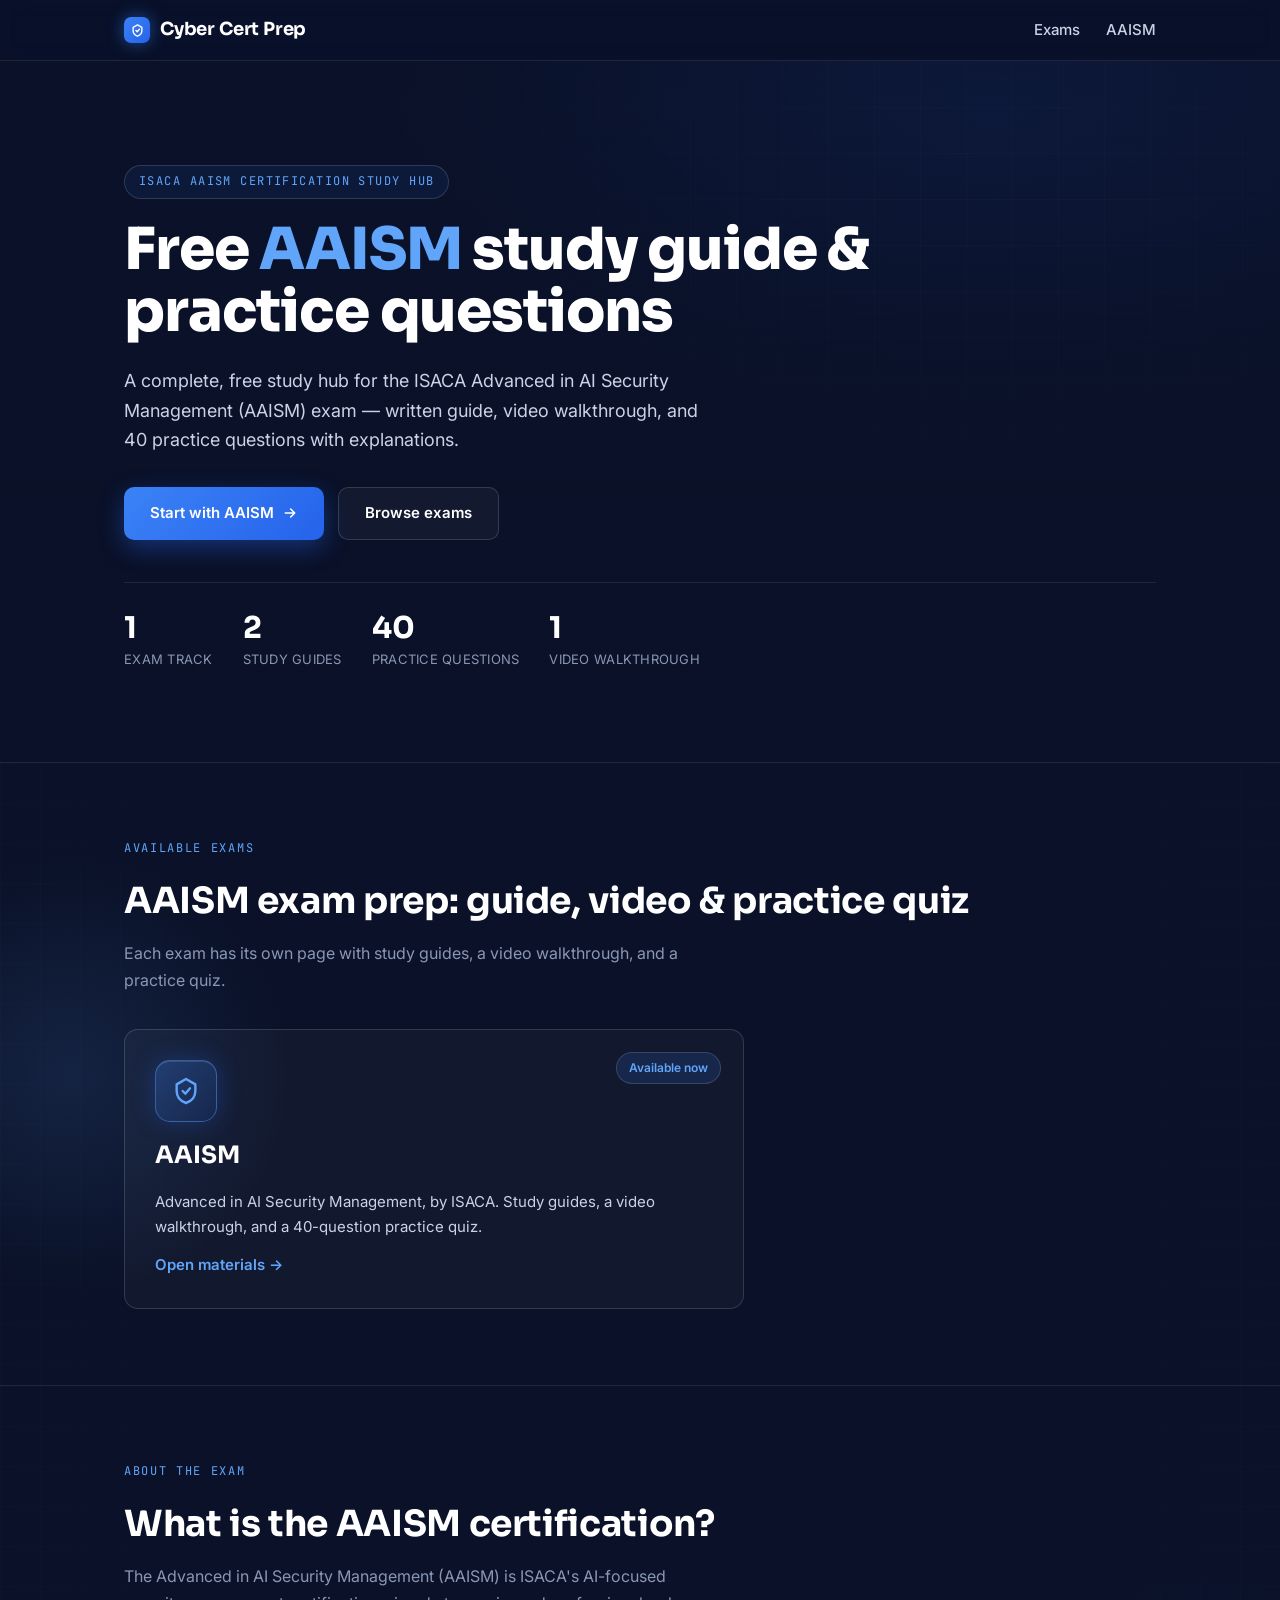
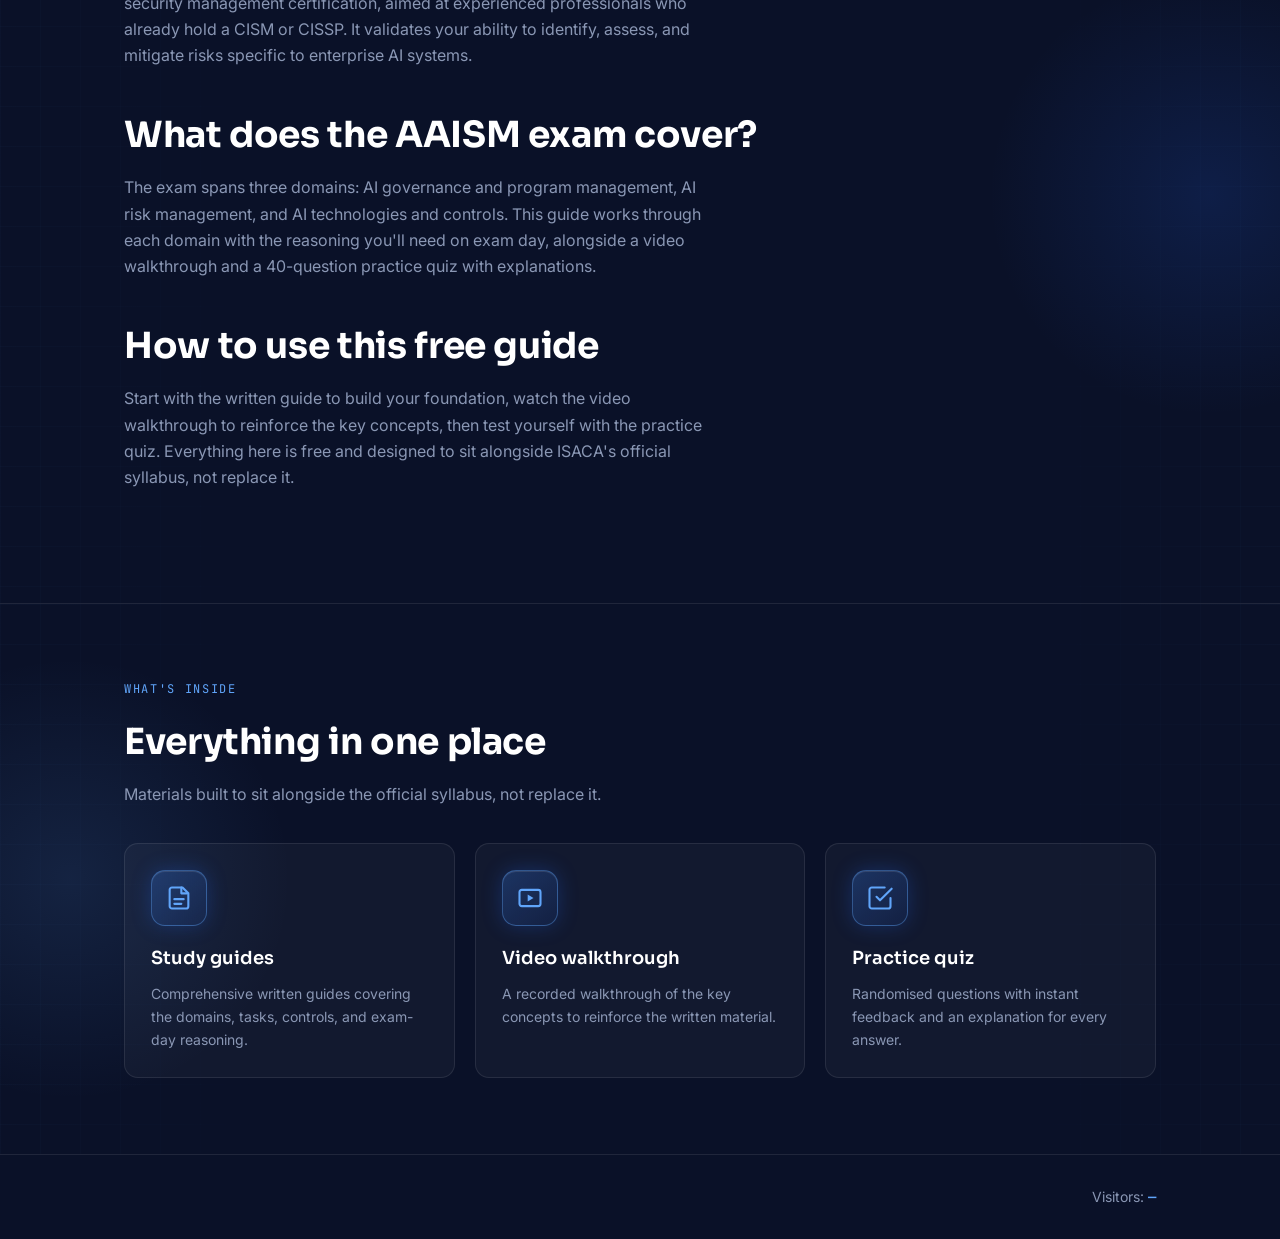
==== commit 3a50ec9e: "Add files via upload" ====
--- a/index.html
+++ b/index.html
@@ -3,8 +3,8 @@
 <head>
 <meta charset="UTF-8">
 <meta name="viewport" content="width=device-width, initial-scale=1.0">
-<title>Cyber Cert Prep &middot; Study Hub</title>
-<meta name="description" content="A study hub for cybersecurity certification exams. Guides, video, and practice questions to help candidates prepare.">
+<title>Free AAISM Study Guide &amp; Practice Questions &mdash; Cyber Cert Prep</title>
+<meta name="description" content="Free AAISM study guide, video walkthrough, and 40 practice questions for the ISACA Advanced in AI Security Management exam. Built by a certified practitioner.">
 <meta name="referrer" content="strict-origin-when-cross-origin">
 <link rel="preconnect" href="https://fonts.googleapis.com">
 <link rel="preconnect" href="https://fonts.gstatic.com" crossorigin>
@@ -31,9 +31,9 @@
 
   <section class="hero">
     <div class="hero-inner wrap">
-      <span class="hero-eyebrow">Cybersecurity certification study hub</span>
-      <h1 class="hero-title">Study materials for <span class="accent">cybersecurity</span> certification exams</h1>
-      <p class="hero-lede">Guides, video, and practice questions I put together while studying, shared here in case they help you too.</p>
+      <span class="hero-eyebrow">ISACA AAISM certification study hub</span>
+      <h1 class="hero-title">Free <span class="accent">AAISM</span> study guide &amp; practice questions</h1>
+      <p class="hero-lede">A complete, free study hub for the ISACA Advanced in AI Security Management (AAISM) exam &mdash; written guide, video walkthrough, and 40 practice questions with explanations.</p>
       <div class="hero-actions">
         <a href="aaism.html" class="btn btn-primary">Start with AAISM
           <svg width="16" height="16" viewBox="0 0 24 24" fill="none" stroke="currentColor" stroke-width="2.4" stroke-linecap="round" stroke-linejoin="round"><path d="M5 12h14M13 6l6 6-6 6"/></svg>
@@ -52,7 +52,7 @@
   <section class="section" id="exams">
     <div class="wrap">
       <p class="section-eyebrow">Available exams</p>
-      <h2 class="section-title">Choose your certification</h2>
+      <h2 class="section-title">AAISM exam prep: guide, video &amp; practice quiz</h2>
       <p class="section-sub">Each exam has its own page with study guides, a video walkthrough, and a practice quiz.</p>
       <div class="track-grid">
         <a class="track-card" href="aaism.html">
@@ -63,6 +63,18 @@
           <span class="track-go">Open materials &rarr;</span>
         </a>
       </div>
+    </div>
+  </section>
+
+  <section class="section" id="about-aaism">
+    <div class="wrap">
+      <p class="section-eyebrow">About the exam</p>
+      <h2 class="section-title">What is the AAISM certification?</h2>
+      <p class="section-sub">The Advanced in AI Security Management (AAISM) is ISACA's AI-focused security management certification, aimed at experienced professionals who already hold a CISM or CISSP. It validates your ability to identify, assess, and mitigate risks specific to enterprise AI systems.</p>
+      <h2 class="section-title">What does the AAISM exam cover?</h2>
+      <p class="section-sub">The exam spans three domains: AI governance and program management, AI risk management, and AI technologies and controls. This guide works through each domain with the reasoning you'll need on exam day, alongside a video walkthrough and a 40-question practice quiz with explanations.</p>
+      <h2 class="section-title">How to use this free guide</h2>
+      <p class="section-sub">Start with the written guide to build your foundation, watch the video walkthrough to reinforce the key concepts, then test yourself with the practice quiz. Everything here is free and designed to sit alongside ISACA's official syllabus, not replace it.</p>
     </div>
   </section>
 
--- a/style.css
+++ b/style.css
@@ -106,7 +106,32 @@
 .hero-stat span { font-size: 13px; color: var(--text-dim); margin-top: 6px; letter-spacing: .02em; }
 
 /* Section shell */
-.section { padding: 76px 0; border-bottom: 1px solid var(--line); }
+.section { padding: 76px 0; border-bottom: 1px solid var(--line); position: relative; overflow: hidden; }
+/* decorative underlay behind sections — faint orb + circuit lines in the side columns */
+.section::before {
+  content: ""; position: absolute; top: 50%; right: -160px; transform: translateY(-50%);
+  width: 460px; height: 460px; border-radius: 50%; z-index: 0; pointer-events: none;
+  background: radial-gradient(circle, rgba(37,99,235,.16), transparent 68%);
+}
+.section:nth-of-type(even)::before { right: auto; left: -160px; background: radial-gradient(circle, rgba(96,165,250,.12), transparent 68%); }
+.section > .wrap { position: relative; z-index: 1; }
+.materials::before {
+  content: ""; position: absolute; top: -120px; right: -120px; width: 340px; height: 340px; border-radius: 50%;
+  z-index: 0; pointer-events: none; background: radial-gradient(circle, rgba(37,99,235,.12), transparent 70%);
+}
+.materials:nth-of-type(even)::before { right: auto; left: -120px; }
+.materials > .wrap { position: relative; z-index: 1; }
+
+/* faint grid texture underlay along the outer edges of content sections */
+.section::after, .materials::after {
+  content: ""; position: absolute; inset: 0; z-index: 0; pointer-events: none; opacity: .5;
+  background-image:
+    linear-gradient(rgba(96,165,250,.05) 1px, transparent 1px),
+    linear-gradient(90deg, rgba(96,165,250,.05) 1px, transparent 1px);
+  background-size: 40px 40px;
+  mask-image: linear-gradient(90deg, #000 0, transparent 22%, transparent 78%, #000 100%);
+  -webkit-mask-image: linear-gradient(90deg, #000 0, transparent 22%, transparent 78%, #000 100%);
+}
 .section-eyebrow { font-family: 'JetBrains Mono', monospace; font-size: 12px; letter-spacing: .14em; text-transform: uppercase; color: var(--cyan-lt); margin: 0 0 12px; }
 .section-title { font-family: 'Sora', sans-serif; font-weight: 700; font-size: clamp(26px, 3.5vw, 36px); color: var(--white); margin: 0 0 10px; letter-spacing: -.01em; }
 .section-sub { margin: 0 0 36px; color: var(--text-dim); font-size: 16px; max-width: 60ch; }
@@ -120,8 +145,8 @@
   transition: transform .16s, border-color .16s, background .16s;
 }
 .track-card:hover { transform: translateY(-3px); border-color: var(--cyan); background: var(--card-hi); text-decoration: none; }
-.track-icon { width: 50px; height: 50px; border-radius: 12px; display: grid; place-items: center; background: rgba(59,130,246,.12); color: var(--cyan-lt); border: 1px solid var(--line-2); }
-.track-icon svg { width: 26px; height: 26px; }
+.track-icon { width: 62px; height: 62px; border-radius: 15px; display: grid; place-items: center; background: linear-gradient(140deg, rgba(59,130,246,.28), rgba(37,99,235,.12)); color: var(--cyan-lt); border: 1px solid rgba(96,165,250,.4); box-shadow: 0 0 24px rgba(37,99,235,.3), inset 0 1px 0 rgba(255,255,255,.12); }
+.track-icon svg { width: 32px; height: 32px; }
 .track-tag { position: absolute; top: 22px; right: 22px; font-size: 12px; font-weight: 600; padding: 5px 12px; border-radius: 999px; background: rgba(59,130,246,.14); color: var(--cyan-lt); border: 1px solid var(--line-2); }
 .track-card h3 { font-family: 'Sora', sans-serif; font-weight: 700; font-size: 24px; color: var(--white); margin: 0; }
 .track-card p { margin: 0; font-size: 15px; flex: 1; }
@@ -130,8 +155,8 @@
 /* Feature row (landing) */
 .features { display: grid; grid-template-columns: repeat(3, 1fr); gap: 20px; }
 .feature { background: var(--card); border: 1px solid var(--line); border-radius: var(--radius); padding: 26px; }
-.feature-ic { width: 42px; height: 42px; border-radius: 10px; display: grid; place-items: center; background: rgba(59,130,246,.1); color: var(--cyan-lt); border: 1px solid var(--line-2); margin-bottom: 16px; }
-.feature-ic svg { width: 22px; height: 22px; }
+.feature-ic { width: 56px; height: 56px; border-radius: 14px; display: grid; place-items: center; background: linear-gradient(140deg, rgba(59,130,246,.26), rgba(37,99,235,.1)); color: var(--cyan-lt); border: 1px solid rgba(96,165,250,.38); box-shadow: 0 0 20px rgba(37,99,235,.28), inset 0 1px 0 rgba(255,255,255,.1); margin-bottom: 18px; }
+.feature-ic svg { width: 28px; height: 28px; }
 .feature h3 { font-family: 'Sora', sans-serif; font-weight: 600; font-size: 18px; color: var(--white); margin: 0 0 8px; }
 .feature p { margin: 0; font-size: 14px; color: var(--text-dim); }
 
@@ -156,13 +181,49 @@
 /* Intro band */
 .intro-band { background: var(--navy-800); border-bottom: 1px solid var(--line); }
 .intro-band .wrap { padding-top: 30px; padding-bottom: 30px; }
-.intro-text { margin: 0; font-size: 17px; line-height: 1.7; color: var(--text); max-width: 76ch; border-left: 3px solid var(--cyan); padding-left: 20px; }
+.intro-text { margin: 0; font-size: 17px; line-height: 1.8; color: var(--text); max-width: 76ch; border-left: 3px solid var(--cyan); padding-left: 20px; }
+
+/* Two-column layout: sticky contents + content */
+.layout { display: grid; grid-template-columns: 220px 1fr; gap: 40px; align-items: start; }
+.toc {
+  position: sticky; top: 84px; align-self: start;
+  max-height: calc(100vh - 108px); overflow-y: auto;
+  padding: 22px 18px; border: 1px solid var(--line-2); border-radius: var(--radius);
+  background: var(--card);
+}
+.toc-title { font-family: 'JetBrains Mono', monospace; font-size: 11px; letter-spacing: .14em; text-transform: uppercase; color: var(--text-dim); margin: 0 0 14px; }
+.toc-nav { display: flex; flex-direction: column; gap: 2px; }
+.toc-nav a {
+  display: block; padding: 9px 12px; border-radius: 8px; font-size: 14px; font-weight: 500;
+  color: var(--text); border-left: 2px solid transparent; transition: background .15s, color .15s, border-color .15s;
+}
+.toc-nav a:hover { background: rgba(59,130,246,.1); color: var(--cyan-lt); text-decoration: none; border-left-color: var(--cyan); }
+/* thin custom scrollbar for the contents panel */
+.toc::-webkit-scrollbar { width: 6px; }
+.toc::-webkit-scrollbar-track { background: transparent; }
+.toc::-webkit-scrollbar-thumb { background: rgba(96,165,250,.3); border-radius: 3px; }
+.toc::-webkit-scrollbar-thumb:hover { background: rgba(96,165,250,.5); }
+.toc { scrollbar-width: thin; scrollbar-color: rgba(96,165,250,.3) transparent; }
+.content .materials:first-child { padding-top: 44px; }
+.content .materials:last-child { border-bottom: none; }
 
 /* Materials */
-.materials { padding: 60px 0; border-bottom: 1px solid var(--line); }
-.materials h2 { display: flex; align-items: center; gap: 12px; font-family: 'Sora', sans-serif; font-weight: 700; font-size: 24px; color: var(--white); margin: 0 0 22px; }
-.mat-ic { display: grid; place-items: center; width: 40px; height: 40px; border-radius: 10px; background: rgba(59,130,246,.1); color: var(--cyan-lt); border: 1px solid var(--line-2); flex-shrink: 0; }
-.mat-ic svg { width: 22px; height: 22px; }
+.materials { padding: 60px 0; border-bottom: 1px solid var(--line); position: relative; overflow: hidden; }
+.materials h2 { display: flex; align-items: center; gap: 16px; font-family: 'Sora', sans-serif; font-weight: 700; font-size: 26px; color: var(--white); margin: 0 0 26px; position: relative; z-index: 1; }
+.mat-ic {
+  display: grid; place-items: center; width: 60px; height: 60px; border-radius: 16px;
+  background: linear-gradient(140deg, rgba(59,130,246,.28), rgba(37,99,235,.12));
+  color: var(--cyan-lt); border: 1px solid rgba(96,165,250,.4); flex-shrink: 0;
+  box-shadow: 0 0 24px rgba(37,99,235,.35), inset 0 1px 0 rgba(255,255,255,.12);
+  position: relative;
+}
+.mat-ic::after {
+  content: ""; position: absolute; inset: -1px; border-radius: 16px; padding: 1px;
+  background: linear-gradient(140deg, rgba(96,165,250,.6), transparent 60%);
+  -webkit-mask: linear-gradient(#000 0 0) content-box, linear-gradient(#000 0 0);
+  -webkit-mask-composite: xor; mask-composite: exclude; pointer-events: none;
+}
+.mat-ic svg { width: 30px; height: 30px; }
 
 .guide-card { display: flex; align-items: center; gap: 18px; background: var(--card); border: 1px solid var(--line-2); border-radius: var(--radius); padding: 20px 24px; text-decoration: none; color: var(--text); transition: transform .16s, border-color .16s, background .16s; margin-bottom: 14px; }
 .guide-card:last-child { margin-bottom: 0; }
@@ -202,6 +263,39 @@
 .quiz-restart { padding: 12px 24px; border-radius: 10px; border: 1px solid var(--cyan); background: transparent; color: var(--cyan-lt); font-weight: 600; font-size: 15px; cursor: pointer; }
 .quiz-restart:hover { background: rgba(59,130,246,.1); }
 
+/* Bottom principle banner */
+.takeaway { position: relative; overflow: hidden; border-top: 1px solid var(--line); }
+.takeaway::before {
+  content: ""; position: absolute; inset: 0; z-index: 0;
+  background:
+    linear-gradient(180deg, rgba(10,17,40,.82), rgba(10,17,40,.9)),
+    radial-gradient(700px 380px at 20% 30%, rgba(37,99,235,.5), transparent 62%),
+    radial-gradient(600px 340px at 85% 80%, rgba(96,165,250,.28), transparent 60%),
+    url("https://images.unsplash.com/photo-1550751827-4bd374c3f58b?auto=format&fit=crop&w=1600&q=80");
+  background-size: cover; background-position: center;
+}
+.takeaway::after {
+  content: ""; position: absolute; inset: 0; z-index: 0; opacity: .5;
+  background-image: linear-gradient(rgba(255,255,255,.04) 1px, transparent 1px), linear-gradient(90deg, rgba(255,255,255,.04) 1px, transparent 1px);
+  background-size: 44px 44px;
+  mask-image: radial-gradient(600px 300px at 50% 50%, #000, transparent 80%);
+  -webkit-mask-image: radial-gradient(600px 300px at 50% 50%, #000, transparent 80%);
+}
+.takeaway-inner { position: relative; z-index: 1; padding: 72px 24px; text-align: center; }
+.takeaway-ic {
+  display: inline-grid; place-items: center; width: 64px; height: 64px; border-radius: 16px; margin: 0 auto 20px;
+  background: linear-gradient(140deg, rgba(59,130,246,.32), rgba(37,99,235,.14));
+  color: var(--cyan-lt); border: 1px solid rgba(96,165,250,.45);
+  box-shadow: 0 0 28px rgba(37,99,235,.4), inset 0 1px 0 rgba(255,255,255,.14);
+}
+.takeaway-ic svg { width: 34px; height: 34px; }
+.takeaway-eyebrow { font-family: 'JetBrains Mono', monospace; font-size: 12px; letter-spacing: .14em; text-transform: uppercase; color: var(--cyan-lt); margin: 0 0 14px; }
+.takeaway-text {
+  font-family: 'Sora', sans-serif; font-weight: 600; font-size: clamp(20px, 2.6vw, 28px); line-height: 1.5;
+  color: var(--white); margin: 0 auto; max-width: 24ch; letter-spacing: -.01em;
+}
+@media (min-width: 640px) { .takeaway-text { max-width: 40ch; } }
+
 /* Footer */
 .site-footer { padding: 30px 0; background: var(--navy-900); }
 .footer-inner { display: flex; justify-content: space-between; align-items: center; gap: 16px; flex-wrap: wrap; }
@@ -209,4 +303,9 @@
 .visitor-count { font-family: 'JetBrains Mono', monospace; color: var(--cyan-lt); font-weight: 600; }
 
 @media (max-width: 820px) { .features { grid-template-columns: 1fr; } }
+@media (max-width: 760px) {
+  .layout { grid-template-columns: 1fr; gap: 0; }
+  .toc { position: static; max-height: none; margin-top: 40px; margin-bottom: 8px; }
+  .content .materials:first-child { padding-top: 30px; }
+}
 @media (max-width: 520px) { .hero-inner { padding: 72px 24px 60px; } .hero-stats { gap: 22px; } }
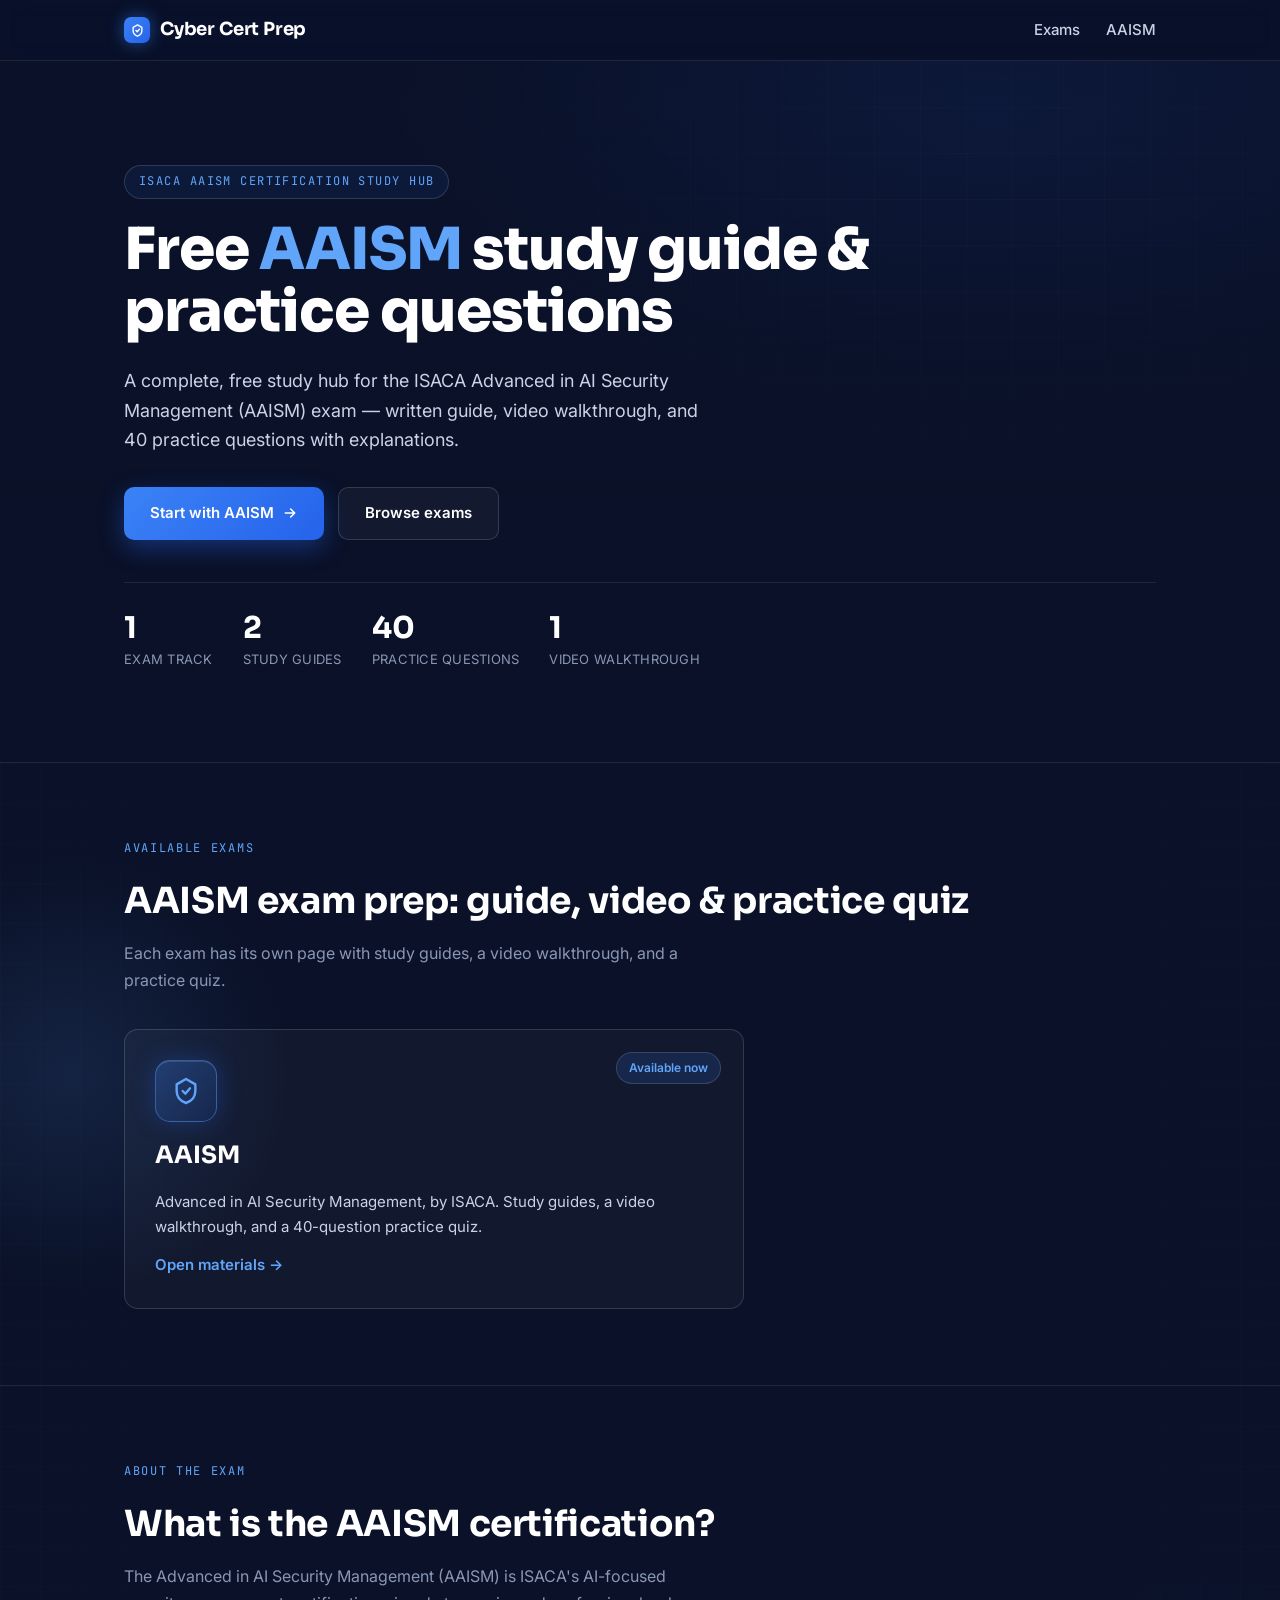
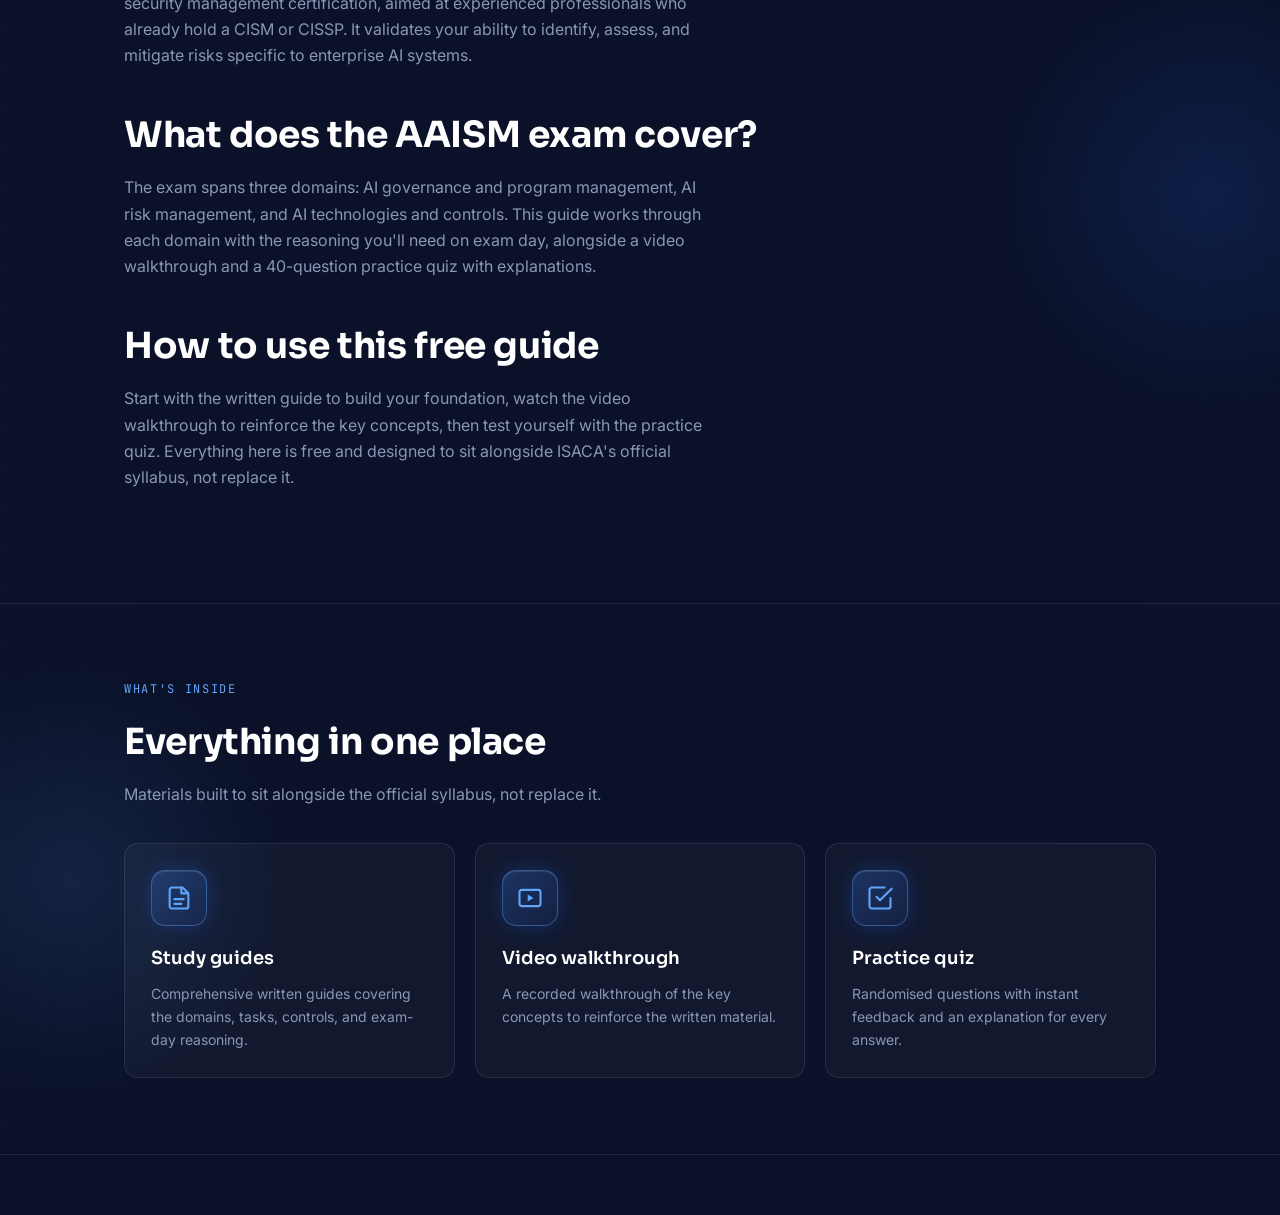
==== commit bc68f232: "Add files via upload" ====
--- a/index.html
+++ b/index.html
@@ -108,11 +108,10 @@
 <footer class="site-footer">
   <div class="wrap footer-inner">
     <p></p>
-    <p class="visitor-line">Visitors: <span id="visitor-count" class="visitor-count">&mdash;</span></p>
   </div>
 </footer>
 
-<script src="https://gc.zgo.at/count.js" async data-goatcounter="https://MYCODE.goatcounter.com/count"></script>
+<script src="https://gc.zgo.at/count.js" async data-goatcounter="https://cybercertprep.goatcounter.com/count"></script>
 <script src="site.js" defer></script>
 </body>
 </html>
